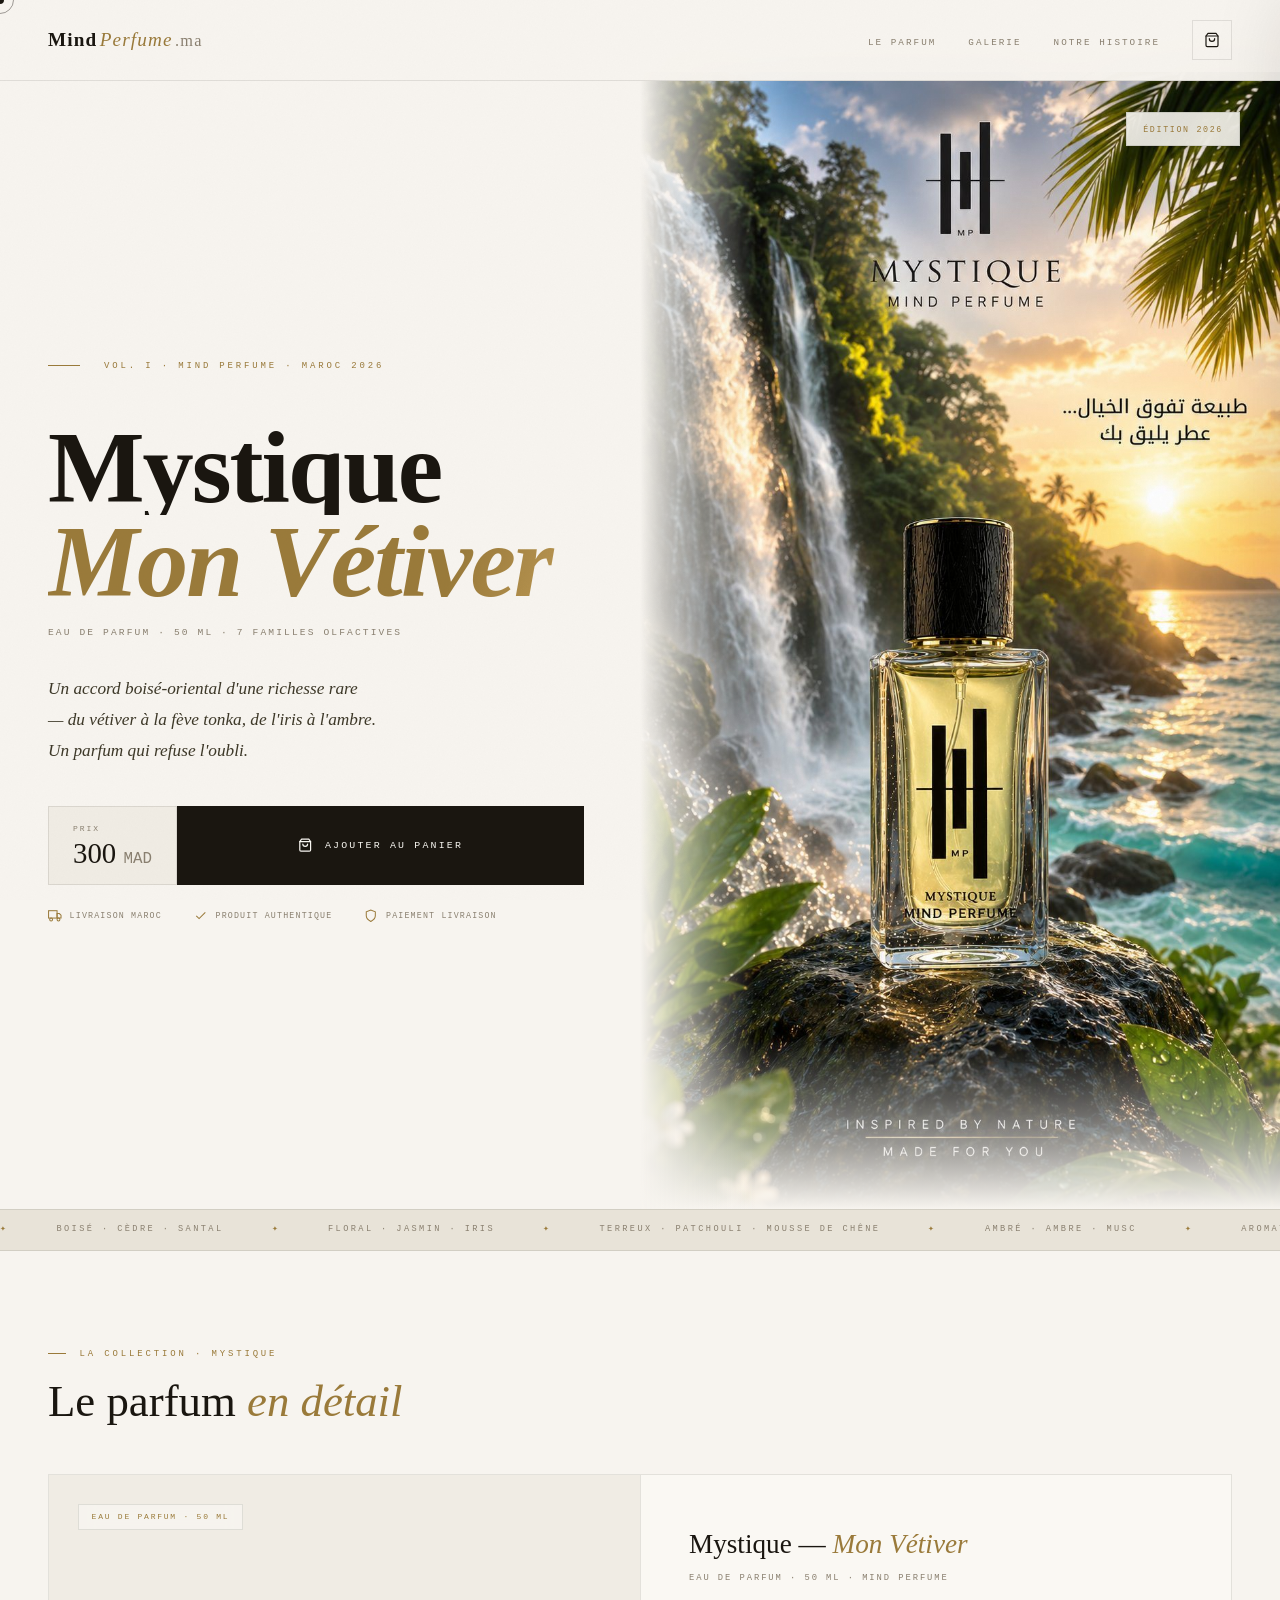
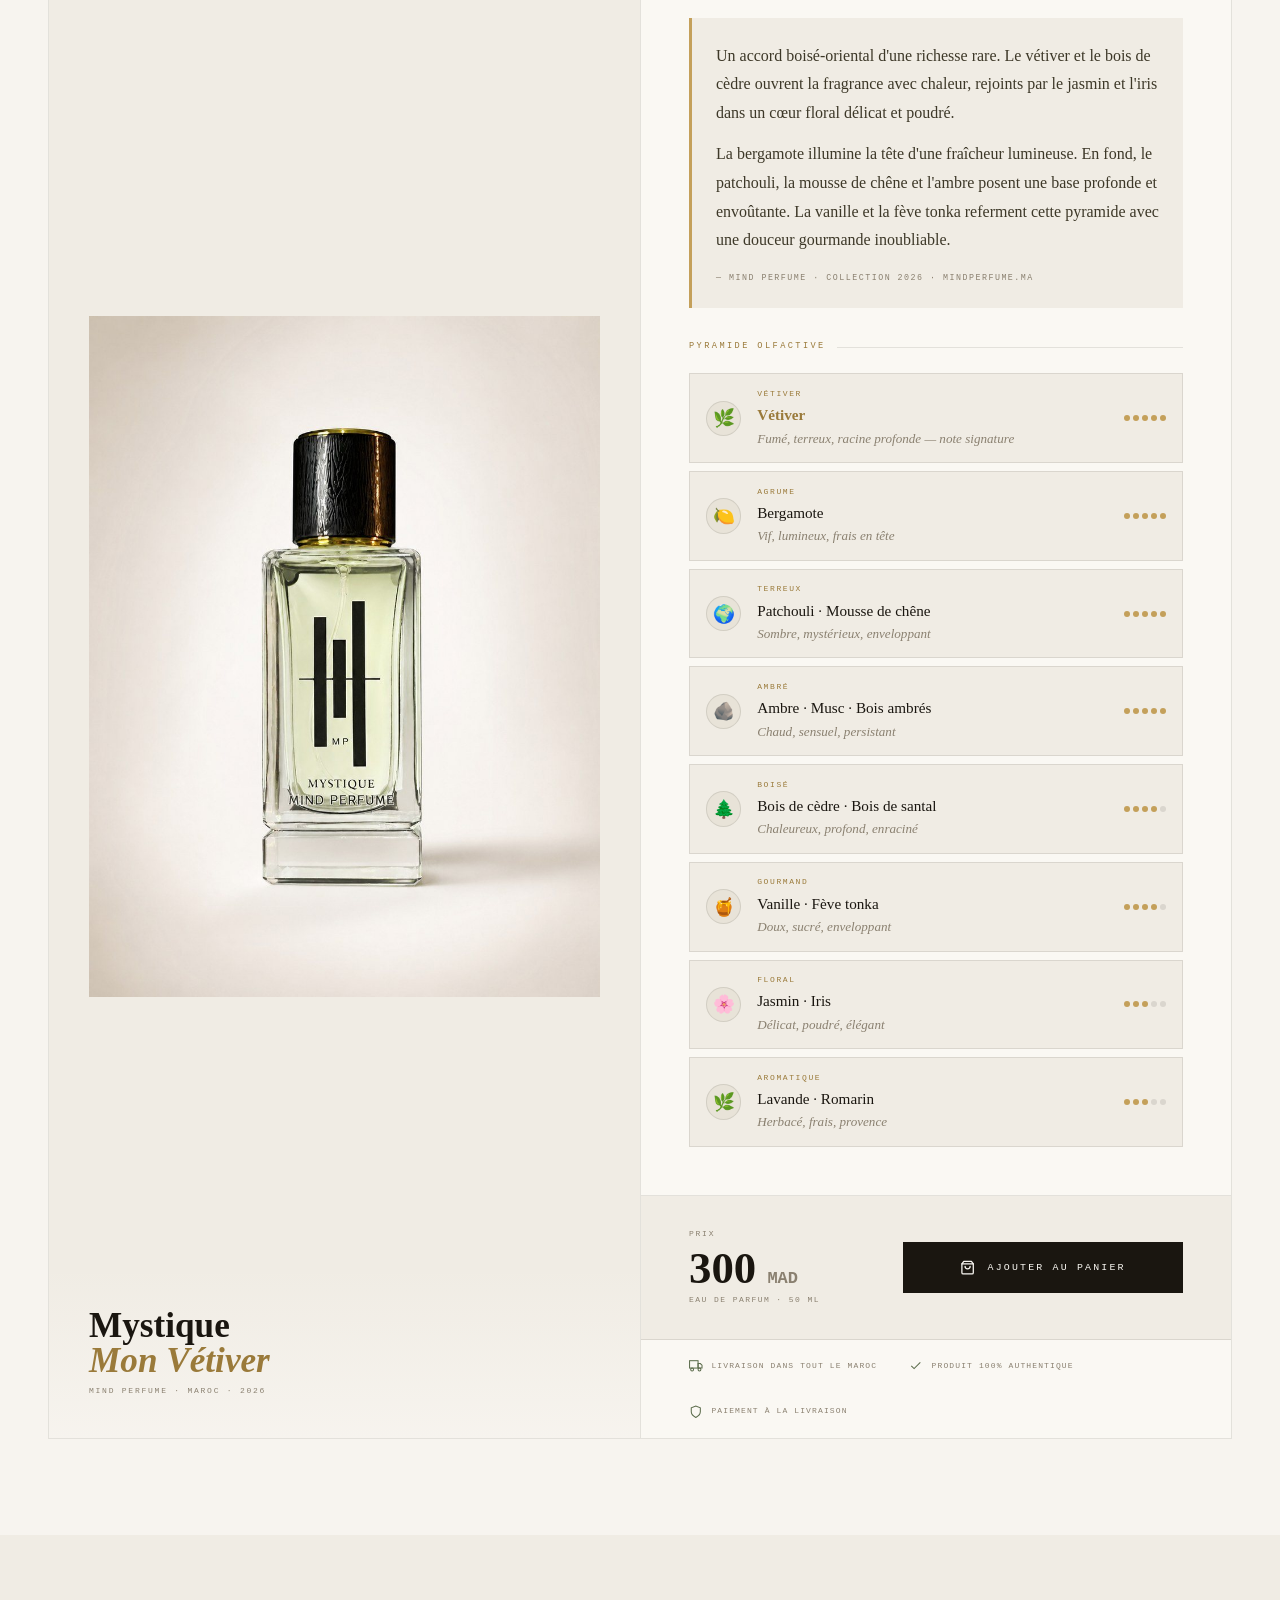
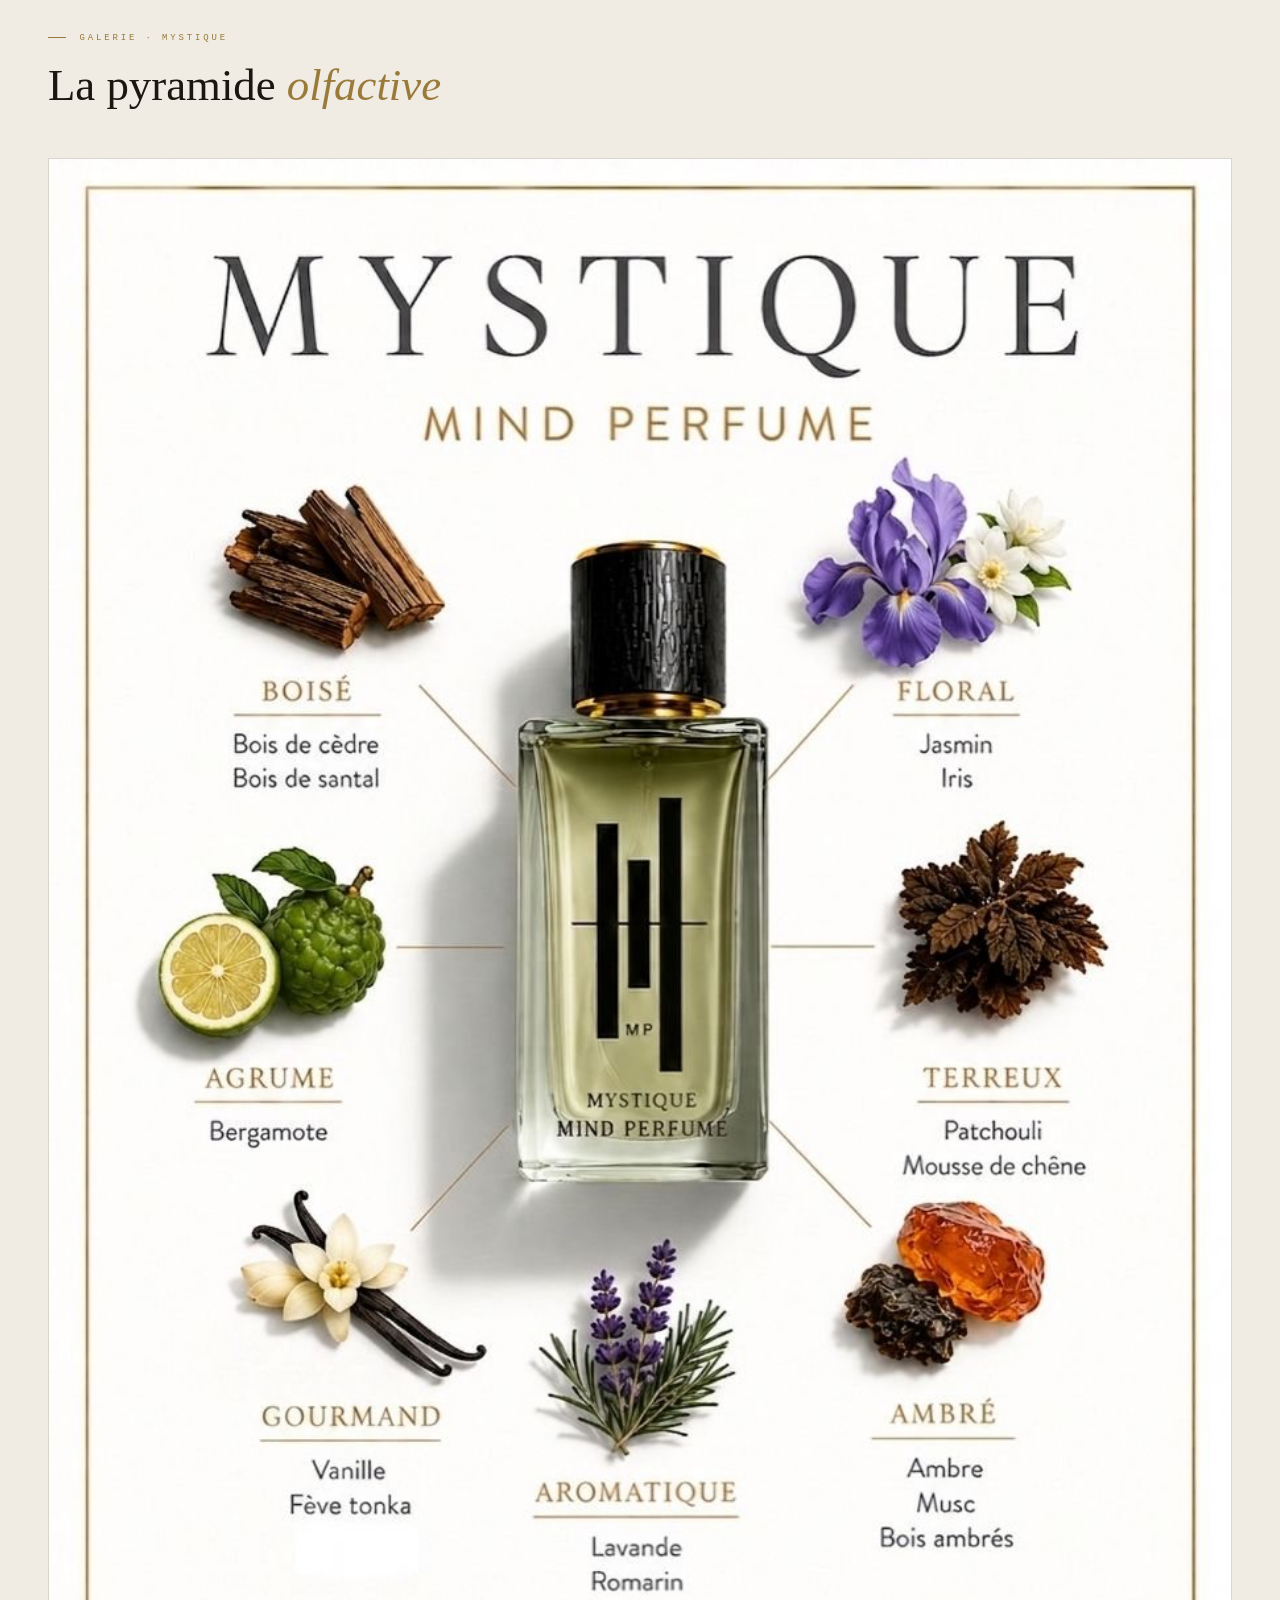
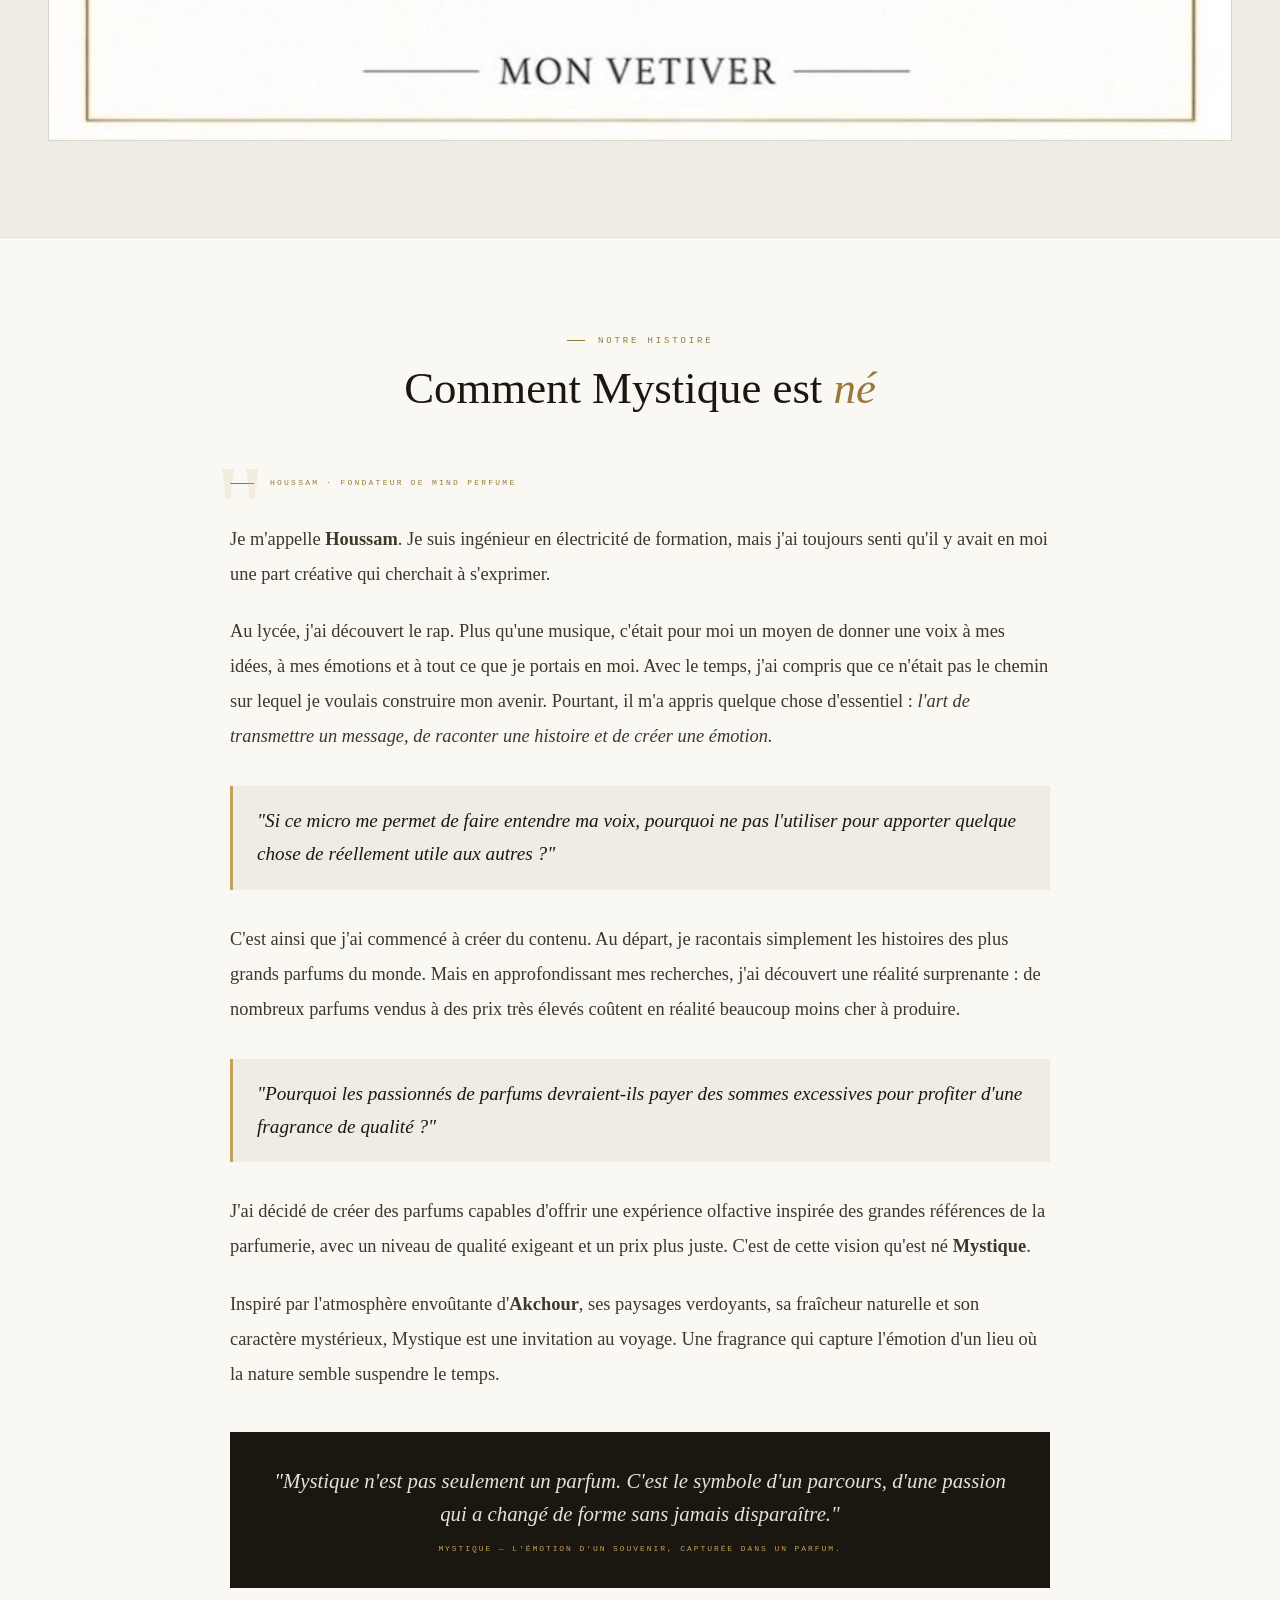
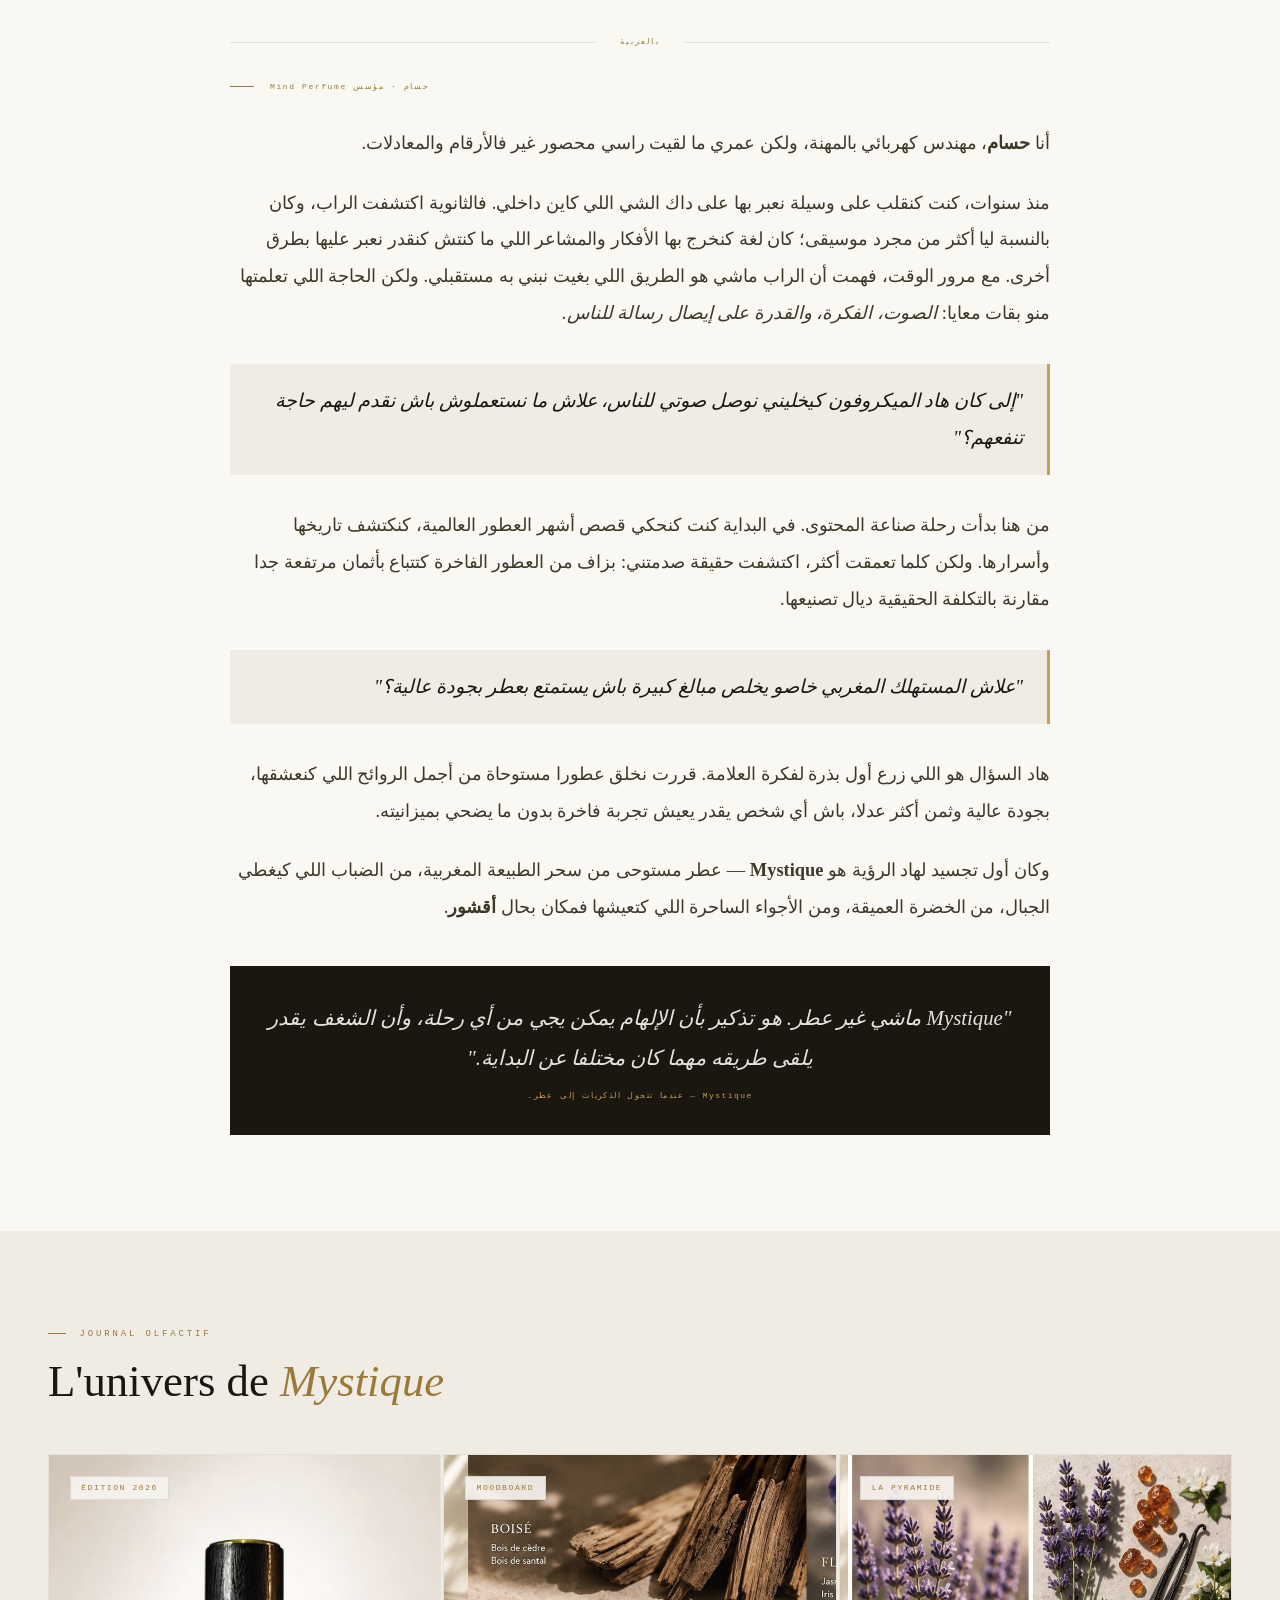
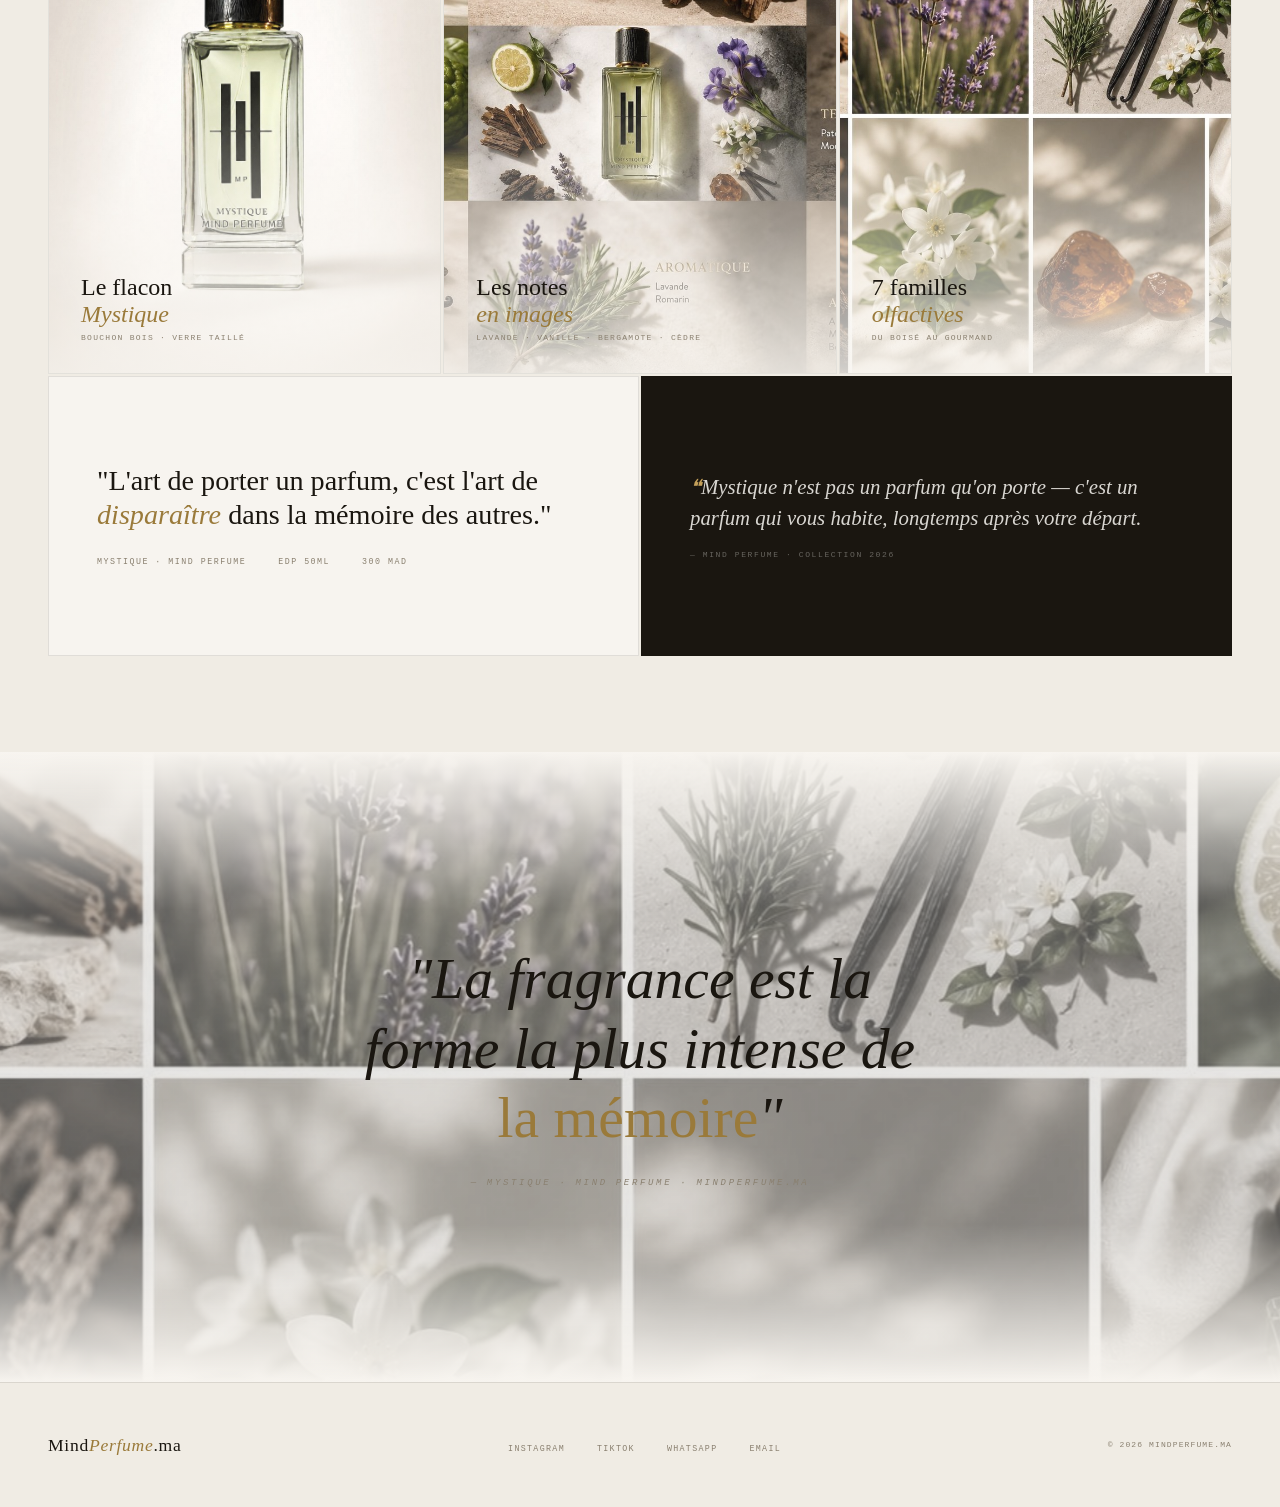
==== index.html @ f5f23822 "Add files via upload" ====
<!DOCTYPE html>
<html lang="fr">
<head>
<meta charset="utf-8"/>
<meta name="viewport" content="width=device-width,initial-scale=1"/>

<!-- ════════ SEO PRIMARY ════════ -->
<title>Mystique — Mon Vétiver | Parfum MindPerfume Maroc (50ml, 300 MAD)</title>
<meta name="description" content="Mystique — Mon Vétiver par Mind Perfume. Eau de Parfum 50ml, accord boisé-oriental inspiré par la nature marocaine. 300 MAD, livraison dans tout le Maroc, paiement à la livraison."/>
<meta name="keywords" content="parfum Maroc, MindPerfume, Mystique, Mon Vétiver, eau de parfum, parfum homme Maroc, parfum boisé, parfum livraison Maroc"/>
<meta name="author" content="Mind Perfume"/>
<meta name="copyright" content="© 2026 Mind Perfume — Tous droits réservés"/>
<meta name="robots" content="index, follow, max-image-preview:large"/>
<link rel="canonical" href="https://mindperfume.ma/"/>
<meta name="theme-color" content="#1a1610"/>

<!-- ════════ FAVICON / ICÔNE DU SITE (logo MP) ════════ -->
<link rel="icon" href="/favicon.ico" sizes="48x48"/>
<link rel="icon" type="image/png" sizes="16x16" href="/assets/img/favicon-16.png"/>
<link rel="icon" type="image/png" sizes="32x32" href="/assets/img/favicon-32.png"/>
<link rel="icon" type="image/png" sizes="192x192" href="/assets/img/icon-192.png"/>
<link rel="icon" type="image/png" sizes="512x512" href="/assets/img/icon-512.png"/>
<link rel="apple-touch-icon" sizes="180x180" href="/assets/img/apple-touch-icon.png"/>

<!-- ════════ SÉCURITÉ (en-têtes via meta) ════════ -->
<meta http-equiv="Content-Security-Policy" content="default-src 'self'; img-src 'self' data: https://www.google-analytics.com; style-src 'self' 'unsafe-inline' https://fonts.googleapis.com; font-src 'self' https://fonts.gstatic.com; script-src 'self' https://www.googletagmanager.com 'unsafe-inline'; connect-src 'self' https://script.google.com https://script.googleusercontent.com https://www.google-analytics.com https://analytics.google.com https://region1.google-analytics.com; frame-ancestors 'none'; base-uri 'self'; form-action 'self' https://wa.me; object-src 'none'; upgrade-insecure-requests"/>
<meta http-equiv="X-Content-Type-Options" content="nosniff"/>
<meta name="referrer" content="strict-origin-when-cross-origin"/>

<!-- ════════ GOOGLE ANALYTICS 4 ════════ -->
<script async src="https://www.googletagmanager.com/gtag/js?id=G-JY36P5NHB2"></script>
<script>
  window.dataLayer = window.dataLayer || [];
  function gtag(){dataLayer.push(arguments);}
  gtag('js', new Date());
  gtag('config', 'G-JY36P5NHB2', {
    page_title: document.title,
    page_location: window.location.href,
    anonymize_ip: true
  });
</script>

<!-- ════════ OPEN GRAPH (Facebook / WhatsApp) ════════ -->
<meta property="og:type" content="product"/>
<meta property="og:site_name" content="Mind Perfume"/>
<meta property="og:locale" content="fr_MA"/>
<meta property="og:title" content="Mystique — Mon Vétiver | Mind Perfume"/>
<meta property="og:description" content="Eau de Parfum 50ml, accord boisé-oriental inspiré par la nature marocaine. 300 MAD, livraison partout au Maroc."/>
<meta property="og:url" content="https://mindperfume.ma/"/>
<meta property="og:image" content="https://mindperfume.ma/assets/img/img-01.jpg"/>
<meta property="og:image:alt" content="Mystique — Mon Vétiver, flacon Mind Perfume"/>
<meta property="product:price:amount" content="300"/>
<meta property="product:price:currency" content="MAD"/>
<meta property="product:availability" content="in stock"/>

<!-- ════════ TWITTER CARD ════════ -->
<meta name="twitter:card" content="summary_large_image"/>
<meta name="twitter:title" content="Mystique — Mon Vétiver | Mind Perfume"/>
<meta name="twitter:description" content="Eau de Parfum 50ml — accord boisé-oriental. 300 MAD, livraison au Maroc."/>
<meta name="twitter:image" content="https://mindperfume.ma/assets/img/img-01.jpg"/>

<!-- ════════ HREFLANG ════════ -->
<link rel="alternate" hreflang="fr" href="https://mindperfume.ma/"/>
<link rel="alternate" hreflang="x-default" href="https://mindperfume.ma/"/>

<!-- ════════ FONTS ════════ -->
<link rel="preconnect" href="https://fonts.googleapis.com"/>
<link rel="preconnect" href="https://fonts.gstatic.com" crossorigin/>
<link href="https://fonts.googleapis.com/css2?family=Playfair+Display:ital,wght@0,400;0,500;0,700;1,400;1,500;1,700&family=DM+Mono:ital,wght@0,300;0,400;0,500;1,300&family=EB+Garamond:ital,wght@0,400;0,500;1,400;1,500&display=swap" rel="stylesheet"/>

<!-- ════════ STYLES ════════ -->
<link rel="stylesheet" href="styles.css"/>

<!-- ════════ STRUCTURED DATA (Google Rich Results) ════════ -->
<script type="application/ld+json">
{
  "@context": "https://schema.org/",
  "@type": "Product",
  "name": "Mystique — Mon Vétiver",
  "image": "https://mindperfume.ma/assets/img/img-01.jpg",
  "description": "Eau de Parfum 50ml par Mind Perfume. Un accord boisé-oriental inspiré par la nature marocaine.",
  "brand": { "@type": "Brand", "name": "Mind Perfume" },
  "category": "Parfum / Eau de Parfum",
  "offers": {
    "@type": "Offer",
    "url": "https://mindperfume.ma/",
    "priceCurrency": "MAD",
    "price": "300",
    "availability": "https://schema.org/InStock",
    "areaServed": "MA",
    "seller": { "@type": "Organization", "name": "Mind Perfume" }
  }
}
</script>
<script type="application/ld+json">
{
  "@context": "https://schema.org/",
  "@type": "Organization",
  "name": "Mind Perfume",
  "url": "https://mindperfume.ma/",
  "logo": "https://mindperfume.ma/assets/img/logo-full.png",
  "areaServed": "MA"
}
</script>
</head>
<body>

<div class="s-prog" id="sProg"></div>
<div id="cur"><div id="cur-d"></div><div id="cur-r"></div></div>
<div class="toast" id="toast"><svg viewBox="0 0 24 24"><polyline points="20 6 9 17 4 12"/></svg> Mystique ajouté au panier</div>

<!-- LIGHTBOX -->
<div class="lb" id="lb">
  <div class="lb-inner">
    <button class="lb-x" id="lbX">×</button>
    <img class="lb-img" id="lbImg" src="" alt=""/>
    <div class="lb-cap" id="lbCap"></div>
    <div class="lb-nav">
      <button id="lbPrev">← Précédent</button>
      <div class="lb-counter" id="lbCounter"></div>
      <button id="lbNext">Suivant →</button>
    </div>
  </div>
</div>

<!-- HEADER -->
<header class="hdr" id="hdr">
  <a href="#" class="logo" id="logo"><span class="logo-m">Mind</span><span class="logo-p">Perfume</span><span class="logo-d">.ma</span></a>
  <div class="hdr-r">
    <ul class="nav" id="nav">
      <li><a href="#produit">Le Parfum</a></li>
      <li><a href="#galerie">Galerie</a></li>
      <li><a href="#histoire">Notre Histoire</a></li>
    </ul>
    <button class="cart-btn" id="cartBtn" aria-label="Panier"><svg viewBox="0 0 24 24"><path d="M6 2L3 6v14a2 2 0 002 2h14a2 2 0 002-2V6l-3-4z"/><line x1="3" y1="6" x2="21" y2="6"/><path d="M16 10a4 4 0 01-8 0"/></svg><span class="cart-n" id="cN">0</span></button>
  </div>
</header>

<!-- CART -->
<div class="c-ov" id="cOv"></div>
<aside class="c-dr" id="cDr">
  <div class="c-head"><h2>Mon Panier</h2><button class="c-x" id="cX">×</button></div>
  <div class="c-body" id="cBody"><p class="c-empty">Votre panier est vide.</p></div>
  <div class="c-foot">
    <div class="c-tot"><span>Total</span><strong id="cTot">0 MAD</strong></div>
    <button class="c-go" id="cGo"><svg viewBox="0 0 24 24"><path d="M22 16.92v3a2 2 0 01-2.18 2 19.79 19.79 0 01-8.63-3.07A19.5 19.5 0 013.07 8.81 19.79 19.79 0 01.34 2.18 2 2 0 012.32 0h3a2 2 0 012 1.72c.127.96.361 1.903.7 2.81a2 2 0 01-.45 2.11L6.91 7.91a16 16 0 006.08 6.08l1.27-1.27a2 2 0 012.11-.45c.907.339 1.85.573 2.81.7A2 2 0 0122 16.92z"/></svg> Commander sur WhatsApp</button>
  </div>
</aside>

<!-- HERO -->
<section class="hero">
  <div class="hero-L" id="hL">
    <div class="issue-line" id="iL"><span class="issue-bar"></span><span class="issue-txt">Vol. I · Mind Perfume · Maroc 2026</span></div>
    <h1 class="hero-h1"><span class="ln"><span>Mystique</span></span><span class="ln"><span>Mon Vétiver</span></span></h1>
    <p class="hero-sub">Eau de Parfum · 50 ml · 7 Familles Olfactives</p>
    <p class="hero-desc">Un accord boisé-oriental d'une richesse rare — du vétiver à la fève tonka, de l'iris à l'ambre. Un parfum qui refuse l'oubli.</p>
    <div class="hero-buy">
      <div class="price-box"><div class="lbl">Prix</div><div class="num">300 <span>MAD</span></div></div>
      <button class="btn-buy" data-id="mystique" data-name="Mystique — Mon Vétiver 50 ml" data-price="300"><svg viewBox="0 0 24 24"><path d="M6 2L3 6v14a2 2 0 002 2h14a2 2 0 002-2V6l-3-4z"/><line x1="3" y1="6" x2="21" y2="6"/><path d="M16 10a4 4 0 01-8 0"/></svg> Ajouter au panier</button>
    </div>
    <div class="hero-meta">
      <span class="hero-mi"><svg viewBox="0 0 24 24"><rect x="1" y="3" width="15" height="13"/><polygon points="16 8 20 8 23 11 23 16 16 16 16 8"/><circle cx="5.5" cy="18.5" r="2.5"/><circle cx="18.5" cy="18.5" r="2.5"/></svg> Livraison Maroc</span>
      <span class="hero-mi"><svg viewBox="0 0 24 24"><polyline points="20 6 9 17 4 12"/></svg> Produit authentique</span>
      <span class="hero-mi"><svg viewBox="0 0 24 24"><path d="M12 22s8-4 8-10V5l-8-3-8 3v7c0 6 8 10 8 10z"/></svg> Paiement livraison</span>
    </div>
  </div>
  <div class="hero-R" id="hR">
    <img class="hero-photo clickable" src="assets/img/img-01.jpg" alt="Mystique — Mind Perfume" data-lb-src="assets/img/img-01.jpg" data-lb-cap="Mystique — Mind Perfume · Inspiré par la nature"/>
    <div class="hero-R-ov"></div>
    <div class="hero-tag-f">Édition 2026</div>
  </div>
</section>

<!-- MARQUEE -->
<div class="mqw"><div class="mqt">
  <span class="mqi">Boisé · Cèdre · Santal</span><span class="mqi">Floral · Jasmin · Iris</span><span class="mqi">Terreux · Patchouli · Mousse de Chêne</span><span class="mqi">Ambré · Ambre · Musc</span><span class="mqi">Aromatique · Lavande · Romarin</span><span class="mqi">Gourmand · Vanille · Fève Tonka</span><span class="mqi">Vétiver · Note Signature</span>
  <span class="mqi">Boisé · Cèdre · Santal</span><span class="mqi">Floral · Jasmin · Iris</span><span class="mqi">Terreux · Patchouli · Mousse de Chêne</span><span class="mqi">Ambré · Ambre · Musc</span><span class="mqi">Aromatique · Lavande · Romarin</span><span class="mqi">Gourmand · Vanille · Fève Tonka</span><span class="mqi">Vétiver · Note Signature</span>
</div></div>

<!-- PRODUCT CARD -->
<section id="produit" class="sec"><div class="wrap">
  <div class="sec-hd rv" style="margin-bottom:3rem"><p class="sec-lbl">La Collection · Mystique</p><h2 class="sec-ttl">Le parfum <em>en détail</em></h2></div>
  <div class="prod-card rv">
    <div class="pc-left clickable" data-lb-src="assets/img/img-02.jpg" data-lb-cap="Mystique — Flacon complet · Mind Perfume 2026">
      <div class="pc-photo-wrap"><img class="pc-photo" src="assets/img/img-02.jpg" alt="Mystique flacon complet"/></div>
      <span class="pc-badge">Eau de Parfum · 50 ml</span>
      <div class="pc-caption"><h2>Mystique<br><em>Mon Vétiver</em></h2><p>Mind Perfume · Maroc · 2026</p></div>
    </div>
    <div class="pc-right">
      <div class="pc-details">
        <div class="rv"><h3 class="pc-name">Mystique — <em>Mon Vétiver</em></h3><p class="pc-vol">Eau de Parfum · 50 ml · Mind Perfume</p></div>
        <div class="pc-fortune rv" data-d="1">
          <p>Un accord boisé-oriental d'une richesse rare. Le vétiver et le bois de cèdre ouvrent la fragrance avec chaleur, rejoints par le jasmin et l'iris dans un cœur floral délicat et poudré.</p>
          <p>La bergamote illumine la tête d'une fraîcheur lumineuse. En fond, le patchouli, la mousse de chêne et l'ambre posent une base profonde et envoûtante. La vanille et la fève tonka referment cette pyramide avec une douceur gourmande inoubliable.</p>
          <span class="pc-sign">— Mind Perfume · Collection 2026 · MindPerfume.ma</span>
        </div>
        <div class="notes-sec rv" data-d="2">
          <p class="notes-ttl">Pyramide olfactive</p>
          <div class="notes-list">
            <div class="note-row"><div class="note-icon">🌿</div><div class="note-info"><div class="note-fam">Vétiver</div><div class="note-ingr" style="font-weight:700;color:var(--gold);">Vétiver</div><div class="note-desc">Fumé, terreux, racine profonde — note signature</div></div><div class="note-dots"><div class="nd on"></div><div class="nd on"></div><div class="nd on"></div><div class="nd on"></div><div class="nd on"></div></div></div>
            <div class="note-row"><div class="note-icon">🍋</div><div class="note-info"><div class="note-fam">Agrume</div><div class="note-ingr">Bergamote</div><div class="note-desc">Vif, lumineux, frais en tête</div></div><div class="note-dots"><div class="nd on"></div><div class="nd on"></div><div class="nd on"></div><div class="nd on"></div><div class="nd on"></div></div></div>
            <div class="note-row"><div class="note-icon">🌍</div><div class="note-info"><div class="note-fam">Terreux</div><div class="note-ingr">Patchouli · Mousse de chêne</div><div class="note-desc">Sombre, mystérieux, enveloppant</div></div><div class="note-dots"><div class="nd on"></div><div class="nd on"></div><div class="nd on"></div><div class="nd on"></div><div class="nd on"></div></div></div>
            <div class="note-row"><div class="note-icon">🪨</div><div class="note-info"><div class="note-fam">Ambré</div><div class="note-ingr">Ambre · Musc · Bois ambrés</div><div class="note-desc">Chaud, sensuel, persistant</div></div><div class="note-dots"><div class="nd on"></div><div class="nd on"></div><div class="nd on"></div><div class="nd on"></div><div class="nd on"></div></div></div>
            <div class="note-row"><div class="note-icon">🌲</div><div class="note-info"><div class="note-fam">Boisé</div><div class="note-ingr">Bois de cèdre · Bois de santal</div><div class="note-desc">Chaleureux, profond, enraciné</div></div><div class="note-dots"><div class="nd on"></div><div class="nd on"></div><div class="nd on"></div><div class="nd on"></div><div class="nd"></div></div></div>
            <div class="note-row"><div class="note-icon">🍯</div><div class="note-info"><div class="note-fam">Gourmand</div><div class="note-ingr">Vanille · Fève tonka</div><div class="note-desc">Doux, sucré, enveloppant</div></div><div class="note-dots"><div class="nd on"></div><div class="nd on"></div><div class="nd on"></div><div class="nd on"></div><div class="nd"></div></div></div>
            <div class="note-row"><div class="note-icon">🌸</div><div class="note-info"><div class="note-fam">Floral</div><div class="note-ingr">Jasmin · Iris</div><div class="note-desc">Délicat, poudré, élégant</div></div><div class="note-dots"><div class="nd on"></div><div class="nd on"></div><div class="nd on"></div><div class="nd"></div><div class="nd"></div></div></div>
            <div class="note-row"><div class="note-icon">🌿</div><div class="note-info"><div class="note-fam">Aromatique</div><div class="note-ingr">Lavande · Romarin</div><div class="note-desc">Herbacé, frais, provence</div></div><div class="note-dots"><div class="nd on"></div><div class="nd on"></div><div class="nd on"></div><div class="nd"></div><div class="nd"></div></div></div>
          </div>
        </div>
      </div>
      <div class="pc-buy rv" data-d="3">
        <div><p class="pc-plbl">Prix</p><div class="pc-pnum">300 <sub>MAD</sub></div><p class="pc-pvol">Eau de Parfum · 50 ml</p></div>
        <button class="pc-add" data-id="mystique" data-name="Mystique — Mon Vétiver 50 ml" data-price="300"><svg viewBox="0 0 24 24"><path d="M6 2L3 6v14a2 2 0 002 2h14a2 2 0 002-2V6l-3-4z"/><line x1="3" y1="6" x2="21" y2="6"/><path d="M16 10a4 4 0 01-8 0"/></svg> Ajouter au panier</button>
      </div>
      <div class="pc-del">
        <div class="pc-di"><svg viewBox="0 0 24 24"><rect x="1" y="3" width="15" height="13"/><polygon points="16 8 20 8 23 11 23 16 16 16 16 8"/><circle cx="5.5" cy="18.5" r="2.5"/><circle cx="18.5" cy="18.5" r="2.5"/></svg> Livraison dans tout le Maroc</div>
        <div class="pc-di"><svg viewBox="0 0 24 24"><polyline points="20 6 9 17 4 12"/></svg> Produit 100% authentique</div>
        <div class="pc-di"><svg viewBox="0 0 24 24"><path d="M12 22s8-4 8-10V5l-8-3-8 3v7c0 6 8 10 8 10z"/></svg> Paiement à la livraison</div>
      </div>
    </div>
  </div>
</div></section>

<!-- GALERIE -->
<section id="galerie" class="gallery-sec"><div class="wrap">
  <div class="sec-hd rv" style="margin-bottom:3rem"><p class="sec-lbl">Galerie · Mystique</p><h2 class="sec-ttl">La pyramide <em>olfactive</em></h2></div>
  <div class="gal-big rv" data-lb-src="assets/img/img-03.jpg" data-lb-cap="Pyramide olfactive Mystique — 7 familles : Boisé, Floral, Agrume, Gourmand, Aromatique, Terreux, Ambré">
    <img src="assets/img/img-03.jpg" alt="Pyramide olfactive Mystique — Mon Vétiver" loading="lazy"/>
    <div class="gal-big-tag">⊕ Agrandir</div>
  </div>
</div></section>

<!-- HISTOIRE -->
<section id="histoire" class="sec" style="background:var(--cream);border-top:1px solid var(--line);">
  <div class="wrap">

    <!-- Header -->
    <div class="rv" style="margin-bottom:4rem;text-align:center;">
      <p class="sec-lbl" style="justify-content:center;">Notre Histoire</p>
      <h2 class="sec-ttl">Comment Mystique est <em>né</em></h2>
    </div>

    <!-- Histoire content card -->
    <div class="rv" style="max-width:820px;margin:0 auto;position:relative;">

      <!-- Decorative quote mark -->
      <div style="position:absolute;top:-2rem;left:-1rem;font-family:var(--serif);font-size:8rem;line-height:1;color:var(--gold2);opacity:.12;pointer-events:none;user-select:none;">"</div>

      <!-- FR version -->
      <div  class="histoire-txt" style="transition:opacity .4s;">
        <div style="font-family:var(--mono);font-size:.5rem;letter-spacing:.28em;text-transform:uppercase;color:var(--gold);margin-bottom:2rem;display:flex;align-items:center;gap:1rem;">
          <span style="width:24px;height:1px;background:var(--gold);display:inline-block;"></span>
          Houssam · Fondateur de Mind Perfume
        </div>

        <p style="font-family:var(--serif);font-size:1.15rem;line-height:1.9;color:var(--ink2);margin-bottom:1.4rem;">Je m'appelle <strong>Houssam</strong>. Je suis ingénieur en électricité de formation, mais j'ai toujours senti qu'il y avait en moi une part créative qui cherchait à s'exprimer.</p>

        <p style="font-family:var(--serif);font-size:1.15rem;line-height:1.9;color:var(--ink2);margin-bottom:1.4rem;">Au lycée, j'ai découvert le rap. Plus qu'une musique, c'était pour moi un moyen de donner une voix à mes idées, à mes émotions et à tout ce que je portais en moi. Avec le temps, j'ai compris que ce n'était pas le chemin sur lequel je voulais construire mon avenir. Pourtant, il m'a appris quelque chose d'essentiel : <em>l'art de transmettre un message, de raconter une histoire et de créer une émotion.</em></p>

        <div style="border-left:3px solid var(--gold2);padding:1.2rem 1.5rem;margin:2rem 0;background:var(--paper2);">
          <p style="font-family:var(--serif);font-size:1.2rem;font-style:italic;color:var(--ink);line-height:1.7;">"Si ce micro me permet de faire entendre ma voix, pourquoi ne pas l'utiliser pour apporter quelque chose de réellement utile aux autres ?"</p>
        </div>

        <p style="font-family:var(--serif);font-size:1.15rem;line-height:1.9;color:var(--ink2);margin-bottom:1.4rem;">C'est ainsi que j'ai commencé à créer du contenu. Au départ, je racontais simplement les histoires des plus grands parfums du monde. Mais en approfondissant mes recherches, j'ai découvert une réalité surprenante : de nombreux parfums vendus à des prix très élevés coûtent en réalité beaucoup moins cher à produire.</p>

        <div style="border-left:3px solid var(--gold2);padding:1.2rem 1.5rem;margin:2rem 0;background:var(--paper2);">
          <p style="font-family:var(--serif);font-size:1.2rem;font-style:italic;color:var(--ink);line-height:1.7;">"Pourquoi les passionnés de parfums devraient-ils payer des sommes excessives pour profiter d'une fragrance de qualité ?"</p>
        </div>

        <p style="font-family:var(--serif);font-size:1.15rem;line-height:1.9;color:var(--ink2);margin-bottom:1.4rem;">J'ai décidé de créer des parfums capables d'offrir une expérience olfactive inspirée des grandes références de la parfumerie, avec un niveau de qualité exigeant et un prix plus juste. C'est de cette vision qu'est né <strong>Mystique</strong>.</p>

        <p style="font-family:var(--serif);font-size:1.15rem;line-height:1.9;color:var(--ink2);margin-bottom:1.4rem;">Inspiré par l'atmosphère envoûtante d'<strong>Akchour</strong>, ses paysages verdoyants, sa fraîcheur naturelle et son caractère mystérieux, Mystique est une invitation au voyage. Une fragrance qui capture l'émotion d'un lieu où la nature semble suspendre le temps.</p>

        <div style="margin-top:2.5rem;padding:2rem;background:var(--ink);text-align:center;">
          <p style="font-family:var(--serif);font-size:1.3rem;font-style:italic;color:rgba(250,248,243,.9);line-height:1.6;margin-bottom:.8rem;">"Mystique n'est pas seulement un parfum. C'est le symbole d'un parcours, d'une passion qui a changé de forme sans jamais disparaître."</p>
          <p style="font-family:var(--mono);font-size:.5rem;letter-spacing:.24em;text-transform:uppercase;color:var(--gold2);">Mystique — L'émotion d'un souvenir, capturée dans un parfum.</p>
        </div>

        <!-- Séparateur -->
        <div style="display:flex;align-items:center;gap:1.5rem;margin:3rem 0 2rem;">
          <div style="flex:1;height:1px;background:var(--line);"></div>
          <div style="font-family:var(--mono);font-size:.5rem;letter-spacing:.28em;text-transform:uppercase;color:var(--gold);">بالعربية</div>
          <div style="flex:1;height:1px;background:var(--line);"></div>
        </div>

        <!-- Version arabe -->
        <div style="direction:rtl;text-align:right;">
          <div style="font-family:var(--mono);font-size:.5rem;letter-spacing:.2em;color:var(--gold);margin-bottom:2rem;display:flex;align-items:center;justify-content:flex-end;gap:1rem;">
            حسام · مؤسس Mind Perfume
            <span style="width:24px;height:1px;background:var(--gold);display:inline-block;flex-shrink:0;"></span>
          </div>

          <p style="font-family:'EB Garamond',Georgia,serif;font-size:1.15rem;line-height:2;color:var(--ink2);margin-bottom:1.4rem;">أنا <strong>حسام</strong>، مهندس كهربائي بالمهنة، ولكن عمري ما لقيت راسي محصور غير فالأرقام والمعادلات.</p>

          <p style="font-family:'EB Garamond',Georgia,serif;font-size:1.15rem;line-height:2;color:var(--ink2);margin-bottom:1.4rem;">منذ سنوات، كنت كنقلب على وسيلة نعبر بها على داك الشي اللي كاين داخلي. فالثانوية اكتشفت الراب، وكان بالنسبة ليا أكثر من مجرد موسيقى؛ كان لغة كنخرج بها الأفكار والمشاعر اللي ما كنتش كنقدر نعبر عليها بطرق أخرى. مع مرور الوقت، فهمت أن الراب ماشي هو الطريق اللي بغيت نبني به مستقبلي. ولكن الحاجة اللي تعلمتها منو بقات معايا: <em>الصوت، الفكرة، والقدرة على إيصال رسالة للناس.</em></p>

          <div style="border-right:3px solid var(--gold2);border-left:none;padding:1.2rem 1.5rem;margin:2rem 0;background:var(--paper2);">
            <p style="font-family:'EB Garamond',Georgia,serif;font-size:1.2rem;font-style:italic;color:var(--ink);line-height:1.9;">"إلى كان هاد الميكروفون كيخليني نوصل صوتي للناس، علاش ما نستعملوش باش نقدم ليهم حاجة تنفعهم؟"</p>
          </div>

          <p style="font-family:'EB Garamond',Georgia,serif;font-size:1.15rem;line-height:2;color:var(--ink2);margin-bottom:1.4rem;">من هنا بدأت رحلة صناعة المحتوى. في البداية كنت كنحكي قصص أشهر العطور العالمية، كنكتشف تاريخها وأسرارها. ولكن كلما تعمقت أكثر، اكتشفت حقيقة صدمتني: بزاف من العطور الفاخرة كتتباع بأثمان مرتفعة جدا مقارنة بالتكلفة الحقيقية ديال تصنيعها.</p>

          <div style="border-right:3px solid var(--gold2);border-left:none;padding:1.2rem 1.5rem;margin:2rem 0;background:var(--paper2);">
            <p style="font-family:'EB Garamond',Georgia,serif;font-size:1.2rem;font-style:italic;color:var(--ink);line-height:1.9;">"علاش المستهلك المغربي خاصو يخلص مبالغ كبيرة باش يستمتع بعطر بجودة عالية؟"</p>
          </div>

          <p style="font-family:'EB Garamond',Georgia,serif;font-size:1.15rem;line-height:2;color:var(--ink2);margin-bottom:1.4rem;">هاد السؤال هو اللي زرع أول بذرة لفكرة العلامة. قررت نخلق عطورا مستوحاة من أجمل الروائح اللي كنعشقها، بجودة عالية وثمن أكثر عدلا، باش أي شخص يقدر يعيش تجربة فاخرة بدون ما يضحي بميزانيته.</p>

          <p style="font-family:'EB Garamond',Georgia,serif;font-size:1.15rem;line-height:2;color:var(--ink2);margin-bottom:1.4rem;">وكان أول تجسيد لهاد الرؤية هو <strong>Mystique</strong> — عطر مستوحى من سحر الطبيعة المغربية، من الضباب اللي كيغطي الجبال، من الخضرة العميقة، ومن الأجواء الساحرة اللي كتعيشها فمكان بحال <strong>أقشور</strong>.</p>

          <div style="margin-top:2.5rem;padding:2rem;background:var(--ink);text-align:center;direction:rtl;">
            <p style="font-family:'EB Garamond',Georgia,serif;font-size:1.3rem;font-style:italic;color:rgba(250,248,243,.9);line-height:1.9;margin-bottom:.8rem;">"Mystique ماشي غير عطر. هو تذكير بأن الإلهام يمكن يجي من أي رحلة، وأن الشغف يقدر يلقى طريقه مهما كان مختلفا عن البداية."</p>
            <p style="font-family:var(--mono);font-size:.5rem;letter-spacing:.18em;color:var(--gold2);">Mystique — عندما تتحول الذكريات إلى عطر.</p>
          </div>
        </div>
      </div>

      <!-- AR version -->
      

    </div><!-- /.wrap inner -->
  </div>
</section>



<!-- JOURNAL -->
<section id="journal" class="sec" style="background:var(--paper2)"><div class="wrap">
  <div class="sec-hd rv" style="margin-bottom:3rem"><p class="sec-lbl">Journal olfactif</p><h2 class="sec-ttl">L'univers de <em>Mystique</em></h2></div>
  <div class="jgrid">
    <div class="jc jc-a clickable rv" data-lb-src="assets/img/img-02.jpg" data-lb-cap="Mystique flacon — détail">
      <img class="jc-img" src="assets/img/img-02.jpg" alt="Mystique flacon"/><div class="jc-ov"></div>
      <span class="jc-tag">Édition 2026</span>
      <div class="jc-cap"><h3>Le flacon<br><em>Mystique</em></h3><p>Bouchon bois · Verre taillé</p></div>
    </div>
    <div class="jc jc-b clickable rv" data-d="1" data-lb-src="assets/img/img-04.jpg" data-lb-cap="Moodboard Mystique — toutes les notes">
      <img class="jc-img" src="assets/img/img-04.jpg" alt="Moodboard Mystique"/><div class="jc-ov"></div>
      <span class="jc-tag">Moodboard</span>
      <div class="jc-cap"><h3>Les notes<br><em>en images</em></h3><p>Lavande · Vanille · Bergamote · Cèdre</p></div>
    </div>
    <div class="jc jc-c clickable rv" data-d="2" data-lb-src="assets/img/img-05.jpg" data-lb-cap="Pyramide olfactive Mystique — grille 7 familles">
      <img class="jc-img" src="assets/img/img-05.jpg" alt="Grille notes Mystique"/><div class="jc-ov"></div>
      <span class="jc-tag">La pyramide</span>
      <div class="jc-cap"><h3>7 familles<br><em>olfactives</em></h3><p>Du boisé au gourmand</p></div>
    </div>
    <div class="jc jc-d rv" data-d="1">
      <p class="jc-d-text">"L'art de porter un parfum, c'est l'art de <em>disparaître</em> dans la mémoire des autres."</p>
      <div class="jc-d-meta"><span>Mystique · Mind Perfume</span><span>EDP 50ml</span><span>300 MAD</span></div>
    </div>
    <div class="jc jc-e rv" data-d="2">
      <p class="jc-e-q">Mystique n'est pas un parfum qu'on porte — c'est un parfum qui vous habite, longtemps après votre départ.</p>
      <span class="jc-e-cite">— Mind Perfume · Collection 2026</span>
    </div>
  </div>
</div></section>

<!-- IMMERSION -->
<div class="imm" id="imm">
  <div class="imm-bg" id="immBg" style="background-image:url('assets/img/img-05.jpg')"></div>
  <div class="imm-ov"></div>
  <div class="imm-txt">
    <blockquote class="rv">"La fragrance est la forme la plus intense de <em>la mémoire</em>"</blockquote>
    <cite class="rv" data-d="2">— Mystique · Mind Perfume · MindPerfume.ma</cite>
  </div>
</div>

<!-- FOOTER -->
<footer class="ftr">
  <div class="ftr-brand" id="footerLogo">Mind<em>Perfume</em>.ma</div>
  <ul class="ftr-links">
    <li><a href="https://www.instagram.com/mindperfume.ma/" target="_blank" rel="noopener">Instagram</a></li>
    <li><a href="https://www.tiktok.com/@mindperfume.ma" target="_blank" rel="noopener">TikTok</a></li>
    <li><a href="https://wa.me/212625149343" target="_blank" rel="noopener">WhatsApp</a></li>
    <li><a href="mailto:mindperfume01@gmail.com">Email</a></li>
  </ul>
  <p class="ftr-copy">© 2026 MindPerfume.ma</p>
</footer>

<!-- Indice triple-clic (accès dashboard) -->
<div id="secretHint" class="secret-hint">Encore <span id="hintCount">2</span> clics...</div>

<!-- ════════ DASHBOARD PRIVÉ (analytics) ════════ -->
<div id="statsPage" class="dash" role="dialog" aria-label="Dashboard privé" aria-hidden="true">
  <div class="dash-bar">
    <div>
      <div class="dash-eyebrow">Accès privé</div>
      <div class="dash-title">Dashboard · MindPerfume.ma</div>
    </div>
    <div class="dash-actions">
      <button class="dash-btn-sm" id="dashRefresh">↻ Actualiser</button>
      <button class="dash-btn-sm is-ghost" id="dashClose">✕ Fermer</button>
    </div>
  </div>

  <div class="dash-wrap">

    <!-- KPIs -->
    <div class="dash-kpis">
      <div class="kpi"><div class="kpi-label">Visites aujourd'hui</div><div id="kpi-visits" class="kpi-val">—</div></div>
      <div class="kpi"><div class="kpi-label">Commandes</div><div id="kpi-orders" class="kpi-val is-gold">—</div></div>
      <div class="kpi"><div class="kpi-label">Chiffre d'affaires</div><div id="kpi-revenue" class="kpi-val">—</div></div>
      <div class="kpi"><div class="kpi-label">Conversion</div><div id="kpi-rate" class="kpi-val">—</div></div>
    </div>

    <!-- Connexion Google Sheets -->
    <div class="dash-card">
      <div class="dash-card-title" style="margin-bottom:1.5rem">Connexion Google Sheets</div>
      <div class="dash-grid2">
        <div class="dash-field"><label>ID Google Sheet</label><input id="sheetId" class="dash-input" placeholder="1BxiMVs0XRA5nFMdKvBdBZjg..."/></div>
        <div class="dash-field"><label>Nom feuille</label><input id="sheetName" class="dash-input" value="Stats"/></div>
      </div>
      <div class="dash-field"><label>Google Apps Script URL</label><input id="scriptUrl" class="dash-input" placeholder="https://script.google.com/macros/s/.../exec"/></div>
      <div class="dash-btns">
        <button class="dash-btn" id="dashSave">Sauvegarder</button>
        <button class="dash-btn is-ghost" id="dashTest">Tester</button>
        <button class="dash-btn is-gold" id="dashGuide">Guide</button>
        <span id="connStatus" class="dash-status"></span>
      </div>
    </div>

    <!-- Données -->
    <div class="dash-card">
      <div class="dash-card-head">
        <div class="dash-card-title">Données Google Sheets</div>
        <div class="dash-meta" id="lastUpdated">Sync : —</div>
      </div>
      <div id="sheetTable"><div class="dash-placeholder">Configurez votre Google Sheet ci-dessus</div></div>
    </div>

    <!-- Commandes -->
    <div class="dash-card">
      <div class="dash-card-title" style="margin-bottom:1.5rem">Commandes WhatsApp</div>
      <div id="orderLog" class="dash-log">Aucune commande</div>
    </div>

    <!-- Guide -->
    <div id="guidePanel" class="dash-guide">
      <div class="dash-guide-title">Comment connecter Google Sheets</div>
      <div class="dash-guide-body">
        <p><strong>1.</strong> Créez un Google Sheet avec colonnes : <code>Date | Visites | Commandes | Revenus | Source</code></p>
        <p><strong>2.</strong> Extensions → Apps Script → collez :</p>
        <pre>function doGet(e){
  var s=SpreadsheetApp.openById(e.parameter.id).getSheetByName(e.parameter.sheet||"Stats");
  return ContentService.createTextOutput(JSON.stringify({data:s.getDataRange().getValues()})).setMimeType(ContentService.MimeType.JSON);
}
function doPost(e){
  var p=JSON.parse(e.postData.contents);
  SpreadsheetApp.openById(p.id).getSheetByName(p.sheet||"Stats").appendRow(p.row);
  return ContentService.createTextOutput(JSON.stringify({success:true})).setMimeType(ContentService.MimeType.JSON);
}</pre>
        <p><strong>3.</strong> Déployer → Web App → Accès : Tout le monde → copier l'URL</p>
        <p><strong>4.</strong> Collez l'ID (dans l'URL entre /d/ et /edit) et l'URL ci-dessus</p>
      </div>
      <button class="dash-btn-sm is-ghost" style="margin-top:1rem" id="dashGuideClose">Fermer</button>
    </div>

    <div class="dash-foot">MindPerfume.ma · Dashboard Privé · v1.1</div>
  </div>
</div>

<script src="app.js" defer></script>
</body>
</html>
---- styles.css ----
*,*::before,*::after{box-sizing:border-box;margin:0;padding:0}
:root{
  --paper:#f7f4ef;--paper2:#f0ece4;--paper3:#e8e3d8;
  --ink:#1a1610;--ink2:#3d3828;--muted:#8a8070;
  --gold:#9a7a3a;--gold2:#c4a05a;--cream:#faf8f3;
  --line:rgba(26,22,16,.1);--line2:rgba(26,22,16,.06);
  --serif:'Playfair Display',Georgia,serif;
  --body:'EB Garamond',Georgia,serif;
  --mono:'DM Mono',monospace;
  --ease:cubic-bezier(.16,1,.3,1);
}
html{scroll-behavior:smooth;overflow-x:hidden}
body{background:var(--paper);color:var(--ink);font-family:var(--body);font-size:17px;line-height:1.6;cursor:none;overflow-x:hidden}
@media(max-width:768px){body{cursor:auto}}
body::before{content:'';position:fixed;inset:0;z-index:9997;pointer-events:none;
  background:url("data:image/svg+xml,%3Csvg xmlns='http://www.w3.org/2000/svg' width='400' height='400'%3E%3Cfilter id='p'%3E%3CfeTurbulence type='fractalNoise' baseFrequency='.65' numOctaves='3' stitchTiles='stitch'/%3E%3CfeColorMatrix type='saturate' values='0'/%3E%3C/filter%3E%3Crect width='100%25' height='100%25' filter='url(%23p)' opacity='.06'/%3E%3C/svg%3E");
  opacity:.45;mix-blend-mode:multiply}

/* CURSOR */
#cur{position:fixed;top:0;left:0;z-index:9999;pointer-events:none}
#cur-d{position:absolute;width:8px;height:8px;background:var(--ink);border-radius:50%;transform:translate(-50%,-50%)}
#cur-r{position:absolute;width:28px;height:28px;border:1.5px solid rgba(26,22,16,.4);border-radius:50%;transform:translate(-50%,-50%);transition:width .3s var(--ease),height .3s var(--ease),opacity .3s}
body.hov #cur-d{width:4px;height:4px}
body.hov #cur-r{width:56px;height:56px;opacity:.25}

/* TOAST */
.toast{position:fixed;bottom:2rem;left:50%;z-index:700;transform:translateX(-50%) translateY(14px);
  background:var(--ink);color:var(--cream);padding:.85rem 2rem;
  font-family:var(--mono);font-size:.6rem;letter-spacing:.22em;text-transform:uppercase;
  opacity:0;pointer-events:none;transition:opacity .4s,transform .4s var(--ease);
  display:flex;align-items:center;gap:.7rem;white-space:nowrap}
.toast.on{opacity:1;transform:translateX(-50%) translateY(0)}
.toast svg{width:.9rem;height:.9rem;stroke:var(--gold2);fill:none;stroke-width:2;flex-shrink:0}

/* HEADER */
.hdr{position:fixed;top:0;left:0;right:0;z-index:100;display:flex;align-items:center;justify-content:space-between;
  padding:1.25rem 3rem;background:rgba(247,244,239,.96);border-bottom:1px solid var(--line);
  backdrop-filter:blur(20px);transition:box-shadow .4s}
.hdr.shade{box-shadow:0 2px 40px rgba(26,22,16,.07)}
.logo{font-family:var(--serif);font-size:1.2rem;font-weight:500;letter-spacing:.06em;color:var(--ink);
  text-decoration:none;display:flex;align-items:baseline;gap:.12em;
  opacity:0;transform:translateY(-6px);transition:opacity .6s .1s,transform .6s .1s}
.logo.in{opacity:1;transform:none}
.logo-m{font-weight:700}.logo-p{font-weight:400;font-style:italic;color:var(--gold)}.logo-d{color:var(--muted);font-size:.85em}
.hdr-r{display:flex;align-items:center;gap:2rem}
.nav{display:flex;gap:2rem;list-style:none;opacity:0;transform:translateY(-6px);transition:opacity .6s .25s,transform .6s .25s}
.nav.in{opacity:1;transform:none}
.nav a{font-family:var(--mono);font-size:.58rem;letter-spacing:.22em;text-transform:uppercase;color:var(--muted);text-decoration:none;transition:color .3s}
.nav a:hover{color:var(--ink)}
.cart-btn{position:relative;width:2.5rem;height:2.5rem;border:1px solid var(--line);background:none;cursor:pointer;
  display:flex;align-items:center;justify-content:center;
  opacity:0;transform:translateY(-6px);transition:opacity .6s .4s,transform .6s .4s,background .3s,border-color .3s}
.cart-btn.in{opacity:1;transform:none}
.cart-btn svg{width:1rem;height:1rem;stroke:var(--ink);fill:none;stroke-width:1.8;stroke-linecap:round;stroke-linejoin:round;transition:stroke .3s}
.cart-btn:hover{background:var(--ink);border-color:var(--ink)}
.cart-btn:hover svg{stroke:var(--cream)}
.cart-n{position:absolute;top:-5px;right:-5px;min-width:17px;height:17px;background:var(--gold);color:#fff;
  border-radius:99px;font-family:var(--mono);font-size:.5rem;display:none;align-items:center;justify-content:center;padding:0 3px}
.cart-n.on{display:flex}

/* CART DRAWER */
.c-ov{position:fixed;inset:0;background:rgba(26,22,16,.2);z-index:200;opacity:0;pointer-events:none;transition:opacity .4s;backdrop-filter:blur(3px)}
.c-ov.on{opacity:1;pointer-events:all}
.c-dr{position:fixed;top:0;right:0;bottom:0;width:min(440px,100%);z-index:201;background:var(--cream);
  border-left:1px solid var(--line);display:flex;flex-direction:column;
  transform:translateX(105%);transition:transform .55s var(--ease);box-shadow:-24px 0 64px rgba(26,22,16,.1)}
.c-dr.on{transform:translateX(0)}
.c-head{display:flex;align-items:center;justify-content:space-between;padding:1.5rem 2rem;border-bottom:1px solid var(--line)}
.c-head h2{font-family:var(--serif);font-size:1.2rem;font-weight:500;letter-spacing:.04em}
.c-x{width:2rem;height:2rem;background:none;border:1px solid var(--line);cursor:pointer;font-size:1.1rem;display:flex;align-items:center;justify-content:center;color:var(--ink);transition:background .3s}
.c-x:hover{background:var(--ink);color:var(--cream)}
.c-body{flex:1;overflow-y:auto;padding:1.5rem 2rem}
.c-empty{color:var(--muted);font-style:italic;font-size:.95rem}
.c-line{display:flex;align-items:flex-start;gap:1rem;padding:1.2rem 0;border-bottom:1px solid var(--line2);animation:cline .5s var(--ease) both}
@keyframes cline{from{opacity:0;transform:translateX(16px)}to{opacity:1;transform:none}}
.c-line-img{width:58px;height:78px;object-fit:cover;flex-shrink:0;filter:saturate(.85)}
.c-line-info{flex:1}
.c-line-info strong{display:block;font-family:var(--serif);font-size:.95rem;font-weight:500;margin-bottom:.25rem}
.c-pr{font-family:var(--mono);font-size:.62rem;color:var(--muted);letter-spacing:.08em}
.c-qty{display:flex;align-items:center;gap:.4rem;margin-top:.6rem}
.c-qty button{width:1.5rem;height:1.5rem;background:none;border:1px solid var(--line);cursor:pointer;font-size:.85rem;display:flex;align-items:center;justify-content:center;transition:background .2s}
.c-qty button:hover{background:var(--ink);color:var(--cream)}
.c-qty span{font-family:var(--mono);font-size:.75rem;min-width:1.4rem;text-align:center}
.c-rm{background:none;border:none;cursor:pointer;color:var(--muted);font-size:.7rem;padding:.3rem;transition:color .2s;align-self:flex-start}
.c-rm:hover{color:#8b2a2a}
.c-foot{padding:1.5rem 2rem;border-top:1px solid var(--line);background:var(--paper2)}
.c-tot{display:flex;justify-content:space-between;align-items:baseline;margin-bottom:1.2rem}
.c-tot span{font-family:var(--mono);font-size:.58rem;letter-spacing:.22em;text-transform:uppercase;color:var(--muted)}
.c-tot strong{font-family:var(--serif);font-size:1.5rem;font-weight:500}
.c-go{width:100%;padding:1.1rem;background:var(--ink);color:var(--cream);border:none;cursor:pointer;
  font-family:var(--mono);font-size:.62rem;letter-spacing:.24em;text-transform:uppercase;
  display:flex;align-items:center;justify-content:center;gap:.8rem;transition:background .3s,transform .2s}
.c-go svg{width:.85rem;height:.85rem;fill:none;stroke:currentColor;stroke-width:2;flex-shrink:0}
.c-go:hover{background:var(--gold);transform:translateY(-2px)}

/* LIGHTBOX */
.lb{position:fixed;inset:0;z-index:500;background:rgba(10,8,5,.95);display:flex;align-items:center;justify-content:center;opacity:0;pointer-events:none;transition:opacity .4s;backdrop-filter:blur(8px)}
.lb.on{opacity:1;pointer-events:all}
.lb-inner{position:relative;max-width:92vw;max-height:92vh;display:flex;flex-direction:column;align-items:center;gap:1rem}
.lb-img{max-width:100%;max-height:82vh;object-fit:contain;border:1px solid rgba(196,160,90,.2);transform:scale(.96);transition:transform .5s var(--ease)}
.lb.on .lb-img{transform:scale(1)}
.lb-cap{font-family:var(--mono);font-size:.58rem;letter-spacing:.25em;text-transform:uppercase;color:rgba(250,248,243,.45);text-align:center}
.lb-x{position:absolute;top:-2.5rem;right:0;background:none;border:1px solid rgba(250,248,243,.2);color:rgba(250,248,243,.6);width:2rem;height:2rem;cursor:pointer;font-size:1.1rem;display:flex;align-items:center;justify-content:center;transition:background .3s,color .3s}
.lb-x:hover{background:rgba(250,248,243,.1);color:#fff}
.lb-nav{display:flex;gap:1rem;align-items:center;margin-top:.5rem}
.lb-nav button{background:none;border:1px solid rgba(250,248,243,.2);color:rgba(250,248,243,.5);padding:.5rem 1.2rem;cursor:pointer;font-family:var(--mono);font-size:.58rem;letter-spacing:.18em;text-transform:uppercase;transition:background .3s,color .3s}
.lb-nav button:hover{background:rgba(250,248,243,.1);color:#fff}
.lb-counter{font-family:var(--mono);font-size:.52rem;letter-spacing:.2em;color:rgba(250,248,243,.3)}

/* clickable */
.clickable{cursor:zoom-in}

/* HERO */
.hero{min-height:100vh;display:grid;grid-template-columns:1fr 1fr;padding-top:4.5rem;overflow:hidden}
.hero-L{display:flex;flex-direction:column;justify-content:center;padding:5rem 3.5rem 5rem 3rem;position:relative;z-index:2}
.issue-line{display:flex;align-items:center;gap:1.5rem;margin-bottom:3rem;opacity:0;transform:translateY(12px);transition:opacity .7s .4s,transform .7s var(--ease) .4s}
.issue-line.in{opacity:1;transform:none}
.issue-bar{width:32px;height:1px;background:var(--gold)}
.issue-txt{font-family:var(--mono);font-size:.56rem;letter-spacing:.32em;text-transform:uppercase;color:var(--gold)}
.hero-h1{font-family:var(--serif);font-weight:700;font-size:clamp(3.8rem,8vw,7rem);line-height:.92;letter-spacing:-.02em;overflow:hidden;margin-bottom:1rem}
.hero-h1 .ln{display:block;overflow:hidden}
.hero-h1 .ln span{display:block;transform:translateY(110%);transition:transform .9s var(--ease)}
.hero-h1 .ln:nth-child(1) span{transition-delay:.5s}
.hero-h1 .ln:nth-child(2) span{transition-delay:.65s;color:var(--gold);font-style:italic}
html.rdy .hero-h1 .ln span{transform:translateY(0)}
.hero-sub{font-family:var(--mono);font-size:.6rem;letter-spacing:.22em;text-transform:uppercase;color:var(--muted);margin-bottom:2rem;opacity:0;transform:translateY(10px);transition:opacity .7s .95s,transform .7s var(--ease) .95s}
html.rdy .hero-sub{opacity:1;transform:none}
.hero-desc{font-size:1.08rem;line-height:1.8;color:var(--ink2);max-width:38ch;margin-bottom:2.5rem;font-style:italic;opacity:0;transform:translateY(10px);transition:opacity .7s 1.05s,transform .7s var(--ease) 1.05s}
html.rdy .hero-desc{opacity:1;transform:none}
.hero-buy{display:flex;align-items:stretch;gap:0;opacity:0;transform:translateY(10px);transition:opacity .7s 1.15s,transform .7s var(--ease) 1.15s}
html.rdy .hero-buy{opacity:1;transform:none}
.price-box{padding:1rem 1.5rem;background:var(--paper2);border:1px solid var(--line);display:flex;flex-direction:column;justify-content:center}
.price-box .lbl{font-family:var(--mono);font-size:.5rem;letter-spacing:.24em;text-transform:uppercase;color:var(--muted);margin-bottom:.2rem}
.price-box .num{font-family:var(--serif);font-size:1.8rem;font-weight:500;line-height:1}
.price-box .num span{font-size:.55em;font-family:var(--mono);color:var(--muted)}
.btn-buy{flex:1;padding:1rem 2rem;background:var(--ink);color:var(--cream);border:none;cursor:pointer;font-family:var(--mono);font-size:.62rem;letter-spacing:.22em;text-transform:uppercase;display:flex;align-items:center;justify-content:center;gap:.8rem;position:relative;overflow:hidden;transition:background .3s,transform .3s var(--ease)}
.btn-buy svg{width:.9rem;height:.9rem;fill:none;stroke:currentColor;stroke-width:2;stroke-linecap:round;stroke-linejoin:round;flex-shrink:0}
.btn-buy::before{content:'';position:absolute;inset:0;background:linear-gradient(105deg,transparent 30%,rgba(255,255,255,.12),transparent 70%);transform:translateX(-120%);transition:transform .6s var(--ease)}
.btn-buy:hover::before{transform:translateX(120%)}
.btn-buy:hover{background:var(--gold);transform:translateY(-2px)}
.hero-meta{display:flex;gap:2rem;margin-top:1.5rem;flex-wrap:wrap;opacity:0;transition:opacity .7s 1.3s}
html.rdy .hero-meta{opacity:1}
.hero-mi{display:flex;align-items:center;gap:.5rem;font-family:var(--mono);font-size:.52rem;letter-spacing:.14em;text-transform:uppercase;color:var(--muted)}
.hero-mi svg{width:.85rem;height:.85rem;fill:none;stroke:var(--gold);stroke-width:1.8;flex-shrink:0}
.hero-R{position:relative;overflow:hidden;background:#0e0b08;opacity:0;transform:scale(1.03);transition:opacity 1.2s .1s,transform 1.8s var(--ease) .1s}
html.rdy .hero-R{opacity:1;transform:none}
.hero-photo{width:100%;height:100%;object-fit:cover;object-position:center top;display:block}
.hero-R-ov{position:absolute;inset:0;pointer-events:none;background:linear-gradient(to right,var(--paper) 0%,transparent 18%),linear-gradient(to top,var(--paper) 0%,transparent 15%)}
.hero-tag-f{position:absolute;top:2.5rem;right:2.5rem;z-index:3;background:rgba(247,244,239,.9);border:1px solid var(--line);padding:.6rem 1rem;backdrop-filter:blur(10px);font-family:var(--mono);font-size:.52rem;letter-spacing:.2em;text-transform:uppercase;color:var(--gold);animation:tagP 3s ease-in-out infinite}
@keyframes tagP{0%,100%{opacity:.8;transform:translateY(0)}50%{opacity:1;transform:translateY(-3px)}}

/* MARQUEE */
.mqw{overflow:hidden;border-top:1px solid var(--line);border-bottom:1px solid var(--line);background:var(--paper3);padding:.8rem 0}
.mqt{display:flex;gap:3rem;width:max-content;animation:mq 24s linear infinite}
.mqt:hover{animation-play-state:paused}
@keyframes mq{from{transform:translateX(0)}to{transform:translateX(-50%)}}
.mqi{font-family:var(--mono);font-size:.54rem;letter-spacing:.28em;text-transform:uppercase;color:var(--muted);white-space:nowrap;display:flex;align-items:center;gap:3rem}
.mqi::before{content:'\2726';font-size:.45rem;color:var(--gold)}

/* SECTIONS */
.wrap{max-width:1360px;margin:0 auto;padding:0 3rem}
.sec{padding:6rem 0}
.sec-lbl{font-family:var(--mono);font-size:.56rem;letter-spacing:.32em;text-transform:uppercase;color:var(--gold);display:flex;align-items:center;gap:.85rem;margin-bottom:1rem}
.sec-lbl::before{content:'';display:block;width:18px;height:1px;background:var(--gold);flex-shrink:0}
.sec-ttl{font-family:var(--serif);font-size:clamp(1.8rem,3.5vw,2.8rem);font-weight:500;line-height:1.1}
.sec-ttl em{font-style:italic;color:var(--gold)}

/* PRODUCT CARD */
.prod-card{display:grid;grid-template-columns:1fr 1fr;border:1px solid var(--line);overflow:hidden;background:var(--cream)}
.pc-left{position:relative;background:var(--paper2);min-height:700px}
.pc-photo-wrap{position:absolute;inset:0;overflow:hidden}
.pc-photo{width:100%;height:100%;object-fit:contain;object-position:center;display:block;padding:2.5rem;transition:transform 1.2s var(--ease),filter .6s;filter:brightness(1) saturate(.95)}
.pc-left:hover .pc-photo{transform:scale(1.03);filter:brightness(1) saturate(1)}
.pc-badge{position:absolute;top:1.8rem;left:1.8rem;z-index:3;background:rgba(247,244,239,.9);border:1px solid var(--line);color:var(--gold);font-family:var(--mono);font-size:.5rem;letter-spacing:.22em;text-transform:uppercase;padding:.35rem .8rem;backdrop-filter:blur(8px)}
.pc-caption{position:absolute;bottom:0;left:0;right:0;z-index:2;padding:2.5rem;background:linear-gradient(to top,rgba(247,244,239,.92) 0%,transparent 100%)}
.pc-caption h2{font-family:var(--serif);font-size:2.2rem;font-weight:700;line-height:1;color:var(--ink);margin-bottom:.4rem}
.pc-caption h2 em{font-style:italic;color:var(--gold)}
.pc-caption p{font-family:var(--mono);font-size:.5rem;letter-spacing:.22em;text-transform:uppercase;color:var(--muted)}
.pc-right{display:flex;flex-direction:column;border-left:1px solid var(--line)}
.pc-details{padding:3rem;flex:1;border-bottom:1px solid var(--line)}
.pc-name{font-family:var(--serif);font-size:1.7rem;font-weight:500;margin-bottom:.3rem}
.pc-name em{font-style:italic;color:var(--gold)}
.pc-vol{font-family:var(--mono);font-size:.55rem;letter-spacing:.22em;text-transform:uppercase;color:var(--muted);margin-bottom:2rem}
.pc-fortune{margin-bottom:2rem;padding:1.5rem;background:var(--paper2);border-left:3px solid var(--gold2)}
.pc-fortune p{font-size:1rem;line-height:1.8;color:var(--ink2);margin-bottom:.75rem}
.pc-fortune p:last-child{margin-bottom:0}
.pc-fortune .pc-sign{font-family:var(--mono);font-size:.52rem;letter-spacing:.18em;text-transform:uppercase;color:var(--muted);margin-top:1rem;display:block}
.notes-sec{margin-bottom:0}
.notes-ttl{font-family:var(--mono);font-size:.54rem;letter-spacing:.28em;text-transform:uppercase;color:var(--gold);margin-bottom:1.2rem;display:flex;align-items:center;gap:.7rem}
.notes-ttl::after{content:'';flex:1;height:1px;background:var(--line)}
.notes-list{display:flex;flex-direction:column;gap:.5rem}
.note-row{display:grid;grid-template-columns:2.2rem 1fr auto;align-items:center;gap:1rem;padding:.85rem 1rem;border:1px solid var(--line);background:var(--paper2);transition:background .3s,border-color .3s,transform .3s var(--ease)}
.note-row:hover{background:var(--paper3);border-color:rgba(154,122,58,.3);transform:translateX(4px)}
.note-icon{width:2.2rem;height:2.2rem;border-radius:50%;display:flex;align-items:center;justify-content:center;font-size:1.1rem;flex-shrink:0;background:var(--paper3);border:1px solid var(--line)}
.note-info{min-width:0}
.note-fam{font-family:var(--mono);font-size:.5rem;letter-spacing:.2em;text-transform:uppercase;color:var(--gold);margin-bottom:.15rem}
.note-ingr{font-size:.95rem;font-weight:500;color:var(--ink)}
.note-desc{font-size:.82rem;color:var(--muted);font-style:italic}
.note-dots{display:flex;gap:3px;align-items:center}
.nd{width:6px;height:6px;border-radius:50%;background:var(--line)}
.nd.on{background:var(--gold2)}
.pc-buy{padding:2rem 3rem;background:var(--paper2);border-bottom:1px solid var(--line);display:flex;align-items:center;justify-content:space-between;gap:1.5rem;flex-wrap:wrap}
.pc-plbl{font-family:var(--mono);font-size:.5rem;letter-spacing:.22em;text-transform:uppercase;color:var(--muted);margin-bottom:.3rem}
.pc-pnum{font-family:var(--serif);font-size:2.8rem;font-weight:700;line-height:1}
.pc-pnum sub{font-size:.38em;font-family:var(--mono);color:var(--muted);vertical-align:baseline}
.pc-pvol{font-family:var(--mono);font-size:.5rem;letter-spacing:.18em;text-transform:uppercase;color:var(--muted);margin-top:.25rem}
.pc-add{flex:1;min-width:200px;max-width:280px;padding:1.15rem 1.5rem;background:var(--ink);color:var(--cream);border:none;cursor:pointer;font-family:var(--mono);font-size:.62rem;letter-spacing:.22em;text-transform:uppercase;display:flex;align-items:center;justify-content:center;gap:.75rem;position:relative;overflow:hidden;transition:background .3s,transform .3s var(--ease),box-shadow .3s}
.pc-add svg{width:.95rem;height:.95rem;fill:none;stroke:currentColor;stroke-width:2;stroke-linecap:round;stroke-linejoin:round;flex-shrink:0}
.pc-add::before{content:'';position:absolute;inset:0;background:linear-gradient(105deg,transparent,rgba(255,255,255,.1),transparent);transform:translateX(-120%);transition:transform .55s var(--ease)}
.pc-add:hover::before{transform:translateX(120%)}
.pc-add:hover{background:var(--gold);transform:translateY(-3px);box-shadow:0 16px 40px rgba(154,122,58,.25)}
.pc-del{padding:1.2rem 3rem;display:flex;gap:2rem;flex-wrap:wrap}
.pc-di{display:flex;align-items:center;gap:.55rem;font-family:var(--mono);font-size:.5rem;letter-spacing:.14em;text-transform:uppercase;color:var(--muted)}
.pc-di svg{width:.85rem;height:.85rem;fill:none;stroke:#5a6b4a;stroke-width:1.8;flex-shrink:0}

/* GALLERY */
.gallery-sec{padding:6rem 0;background:var(--paper2)}
.gal-big{position:relative;overflow:hidden;cursor:zoom-in;border:1px solid var(--line)}
.gal-big img{width:100%;height:auto;display:block;transition:transform 1s var(--ease)}
.gal-big:hover img{transform:scale(1.015)}
.gal-big-tag{position:absolute;top:1.5rem;right:1.5rem;background:rgba(10,8,5,.55);color:var(--gold2);font-family:var(--mono);font-size:.5rem;letter-spacing:.18em;text-transform:uppercase;padding:.4rem .85rem;border:1px solid rgba(196,160,90,.3);backdrop-filter:blur(4px);opacity:0;transition:opacity .3s}
.gal-big:hover .gal-big-tag{opacity:1}

/* JOURNAL */
.jgrid{display:grid;grid-template-columns:repeat(12,1fr);gap:2px}
.jc{position:relative;overflow:hidden;border:1px solid var(--line);background:var(--cream)}
.jc-a{grid-column:1/5;min-height:520px}.jc-b{grid-column:5/9;min-height:520px}.jc-c{grid-column:9/13;min-height:520px}
.jc-d{grid-column:1/7;min-height:280px;padding:3rem;background:var(--paper);display:flex;flex-direction:column;justify-content:center}
.jc-e{grid-column:7/13;min-height:280px;padding:3rem;background:var(--ink);color:var(--cream);display:flex;flex-direction:column;justify-content:center}
.jc-img{width:100%;height:100%;object-fit:cover;position:absolute;inset:0;transition:transform .9s var(--ease),filter .5s;filter:saturate(.85) brightness(1.02)}
.jc:hover .jc-img{transform:scale(1.03);filter:saturate(1) brightness(1.06)}
.jc-ov{position:absolute;inset:0;pointer-events:none;background:linear-gradient(to top,rgba(247,244,239,.85) 0%,rgba(247,244,239,.05) 55%,transparent 100%)}
.jc-tag{position:absolute;top:1.3rem;left:1.3rem;font-family:var(--mono);font-size:.5rem;letter-spacing:.2em;text-transform:uppercase;color:var(--gold);background:rgba(247,244,239,.92);padding:.28rem .65rem;border:1px solid var(--line)}
.jc-cap{position:absolute;bottom:1.8rem;left:2rem;right:2rem;z-index:2}
.jc-cap h3{font-family:var(--serif);font-size:1.5rem;font-weight:500;line-height:1.1;margin-bottom:.3rem;color:var(--ink)}
.jc-cap h3 em{font-style:italic;color:var(--gold)}
.jc-cap p{font-family:var(--mono);font-size:.5rem;letter-spacing:.16em;text-transform:uppercase;color:var(--muted)}
.jc-d-text{font-family:var(--serif);font-size:clamp(1.4rem,2.2vw,2rem);font-weight:500;line-height:1.2}
.jc-d-text em{font-style:italic;color:var(--gold)}
.jc-d-meta{margin-top:1.5rem;font-family:var(--mono);font-size:.52rem;letter-spacing:.18em;text-transform:uppercase;color:var(--muted);display:flex;gap:2rem;flex-wrap:wrap}
.jc-e-q{font-family:var(--serif);font-size:1.3rem;font-style:italic;line-height:1.5;color:rgba(250,248,243,.85);margin-bottom:1rem}
.jc-e-q::before{content:'\275D ';color:var(--gold2)}
.jc-e-cite{font-family:var(--mono);font-size:.5rem;letter-spacing:.2em;text-transform:uppercase;color:rgba(250,248,243,.35)}

/* IMMERSION */
.imm{position:relative;height:70vh;overflow:hidden;display:flex;align-items:center;justify-content:center}
.imm-bg{position:absolute;inset:-20%;background-size:cover;background-position:center;filter:saturate(.28) brightness(.88);will-change:transform}
.imm-ov{position:absolute;inset:0;background:linear-gradient(to bottom,var(--paper) 0%,rgba(247,244,239,.35) 25%,rgba(247,244,239,.35) 75%,var(--paper) 100%)}
.imm-txt{position:relative;z-index:2;text-align:center;padding:2rem}
.imm-txt blockquote{font-family:var(--serif);font-size:clamp(2rem,4.5vw,4rem);font-weight:500;font-style:italic;line-height:1.2;max-width:20ch;margin:0 auto;color:var(--ink)}
.imm-txt blockquote em{color:var(--gold);font-style:normal}
.imm-txt cite{display:block;margin-top:1.5rem;font-family:var(--mono);font-size:.56rem;letter-spacing:.3em;text-transform:uppercase;color:var(--muted)}

/* FOOTER */
.ftr{border-top:1px solid var(--line);padding:3rem;display:flex;align-items:center;justify-content:space-between;flex-wrap:wrap;gap:2rem;background:var(--paper2)}
.ftr-brand{font-family:var(--serif);font-size:1.1rem;font-weight:500;letter-spacing:.04em;cursor:default;user-select:none}
.ftr-brand em{font-style:italic;color:var(--gold)}
.ftr-links{display:flex;gap:2rem;list-style:none;flex-wrap:wrap}
.ftr-links a{font-family:var(--mono);font-size:.52rem;letter-spacing:.16em;text-transform:uppercase;color:var(--muted);text-decoration:none;transition:color .3s}
.ftr-links a:hover{color:var(--gold)}
.ftr-copy{font-family:var(--mono);font-size:.5rem;letter-spacing:.14em;text-transform:uppercase;color:var(--muted)}

/* REVEALS */
.rv{opacity:0;transform:translateY(22px);transition:opacity .9s,transform .9s var(--ease)}
.rv.in{opacity:1;transform:none}
[data-d="1"]{transition-delay:.1s}[data-d="2"]{transition-delay:.2s}[data-d="3"]{transition-delay:.3s}

/* RESPONSIVE */
@media(max-width:1024px){
  .prod-card{grid-template-columns:1fr}.pc-left{min-height:480px}.pc-right{border-left:none;border-top:1px solid var(--line)}
  .jgrid{grid-template-columns:1fr 1fr}.jc-a,.jc-b,.jc-c{grid-column:auto;min-height:280px}.jc-d,.jc-e{grid-column:1/3}
}
@media(max-width:768px){
  .hero{grid-template-columns:1fr;min-height:100svh;padding-top:0;position:relative}
  .hero-R{position:absolute;inset:0;height:100%;background:#0e0b08;z-index:0}
  .hero-photo{object-fit:cover;object-position:center 20%;height:100%}
  .hero-R-ov{background:linear-gradient(to bottom,rgba(14,11,8,.35) 0%,transparent 30%,transparent 45%,rgba(14,11,8,.75) 75%,rgba(14,11,8,.92) 100%)}
  .hero-L{position:relative;z-index:2;padding:0;justify-content:flex-end;padding-bottom:1.5rem}
  .issue-line{display:none}
  .hero-h1{font-size:clamp(2.6rem,13vw,4.2rem);color:#faf8f3;padding:0 1.2rem;margin-bottom:.4rem}
  .hero-h1 .ln:nth-child(2) span{color:var(--gold2)}
  .hero-sub{color:rgba(250,248,243,.6);padding:0 1.2rem;margin-bottom:1.2rem;font-size:.52rem}
  .hero-desc{display:none}
  .hero-buy{flex-direction:row;gap:0;margin:0 0 .8rem;padding:0 1.2rem}
  .price-box{background:rgba(250,248,243,.12);border:1px solid rgba(250,248,243,.2);backdrop-filter:blur(8px);padding:.8rem 1rem}
  .price-box .lbl{color:rgba(250,248,243,.55);font-size:.42rem}
  .price-box .num{color:#faf8f3;font-size:1.5rem}
  .price-box .num span{color:rgba(250,248,243,.5)}
  .btn-buy{padding:.8rem 1rem;font-size:.55rem}
  .hero-meta{padding:0 1.2rem 1.2rem;gap:1rem;flex-wrap:nowrap}
  .hero-mi{font-size:.44rem;color:rgba(250,248,243,.5)}
  .hero-mi svg{stroke:var(--gold2)}
  .hero-tag-f{top:5rem;right:1rem;font-size:.42rem;padding:.3rem .6rem;z-index:3}
  .hdr{padding:1rem 1.5rem}
  .logo{font-size:1rem}
  .nav{display:none}
  .cart-btn{opacity:1;transform:none}
  .wrap{padding:0 1rem}
  .sec{padding:3.5rem 0}
  .pc-details{padding:1.5rem}
  .pc-buy{flex-direction:column;align-items:stretch;gap:1rem;padding:1.2rem 1.5rem}.pc-add{max-width:100%}
  .pc-del{padding:.8rem 1.5rem;gap:1rem}
  .c-dr{width:100%}
  .jgrid{grid-template-columns:1fr}.jc-a,.jc-b,.jc-c,.jc-d,.jc-e{grid-column:1;min-height:220px}.jc-d,.jc-e{padding:1.5rem}
  .ftr{flex-direction:column;text-align:center;gap:1rem;padding:1.5rem 1rem}.ftr-links{justify-content:center;gap:1rem}
}
@media(max-width:480px){
  .hero-h1{font-size:clamp(2.4rem,15vw,4rem)}
  .pc-fortune p{font-size:.9rem}
  .note-row{grid-template-columns:2rem 1fr auto;gap:.6rem;padding:.7rem}
  .note-icon{width:2rem;height:2rem;font-size:.95rem}
}

/* ══════════════════════════════════════════════
   DASHBOARD PRIVÉ (analytics — accès triple-clic)
   ══════════════════════════════════════════════ */
.dash{display:none;position:fixed;inset:0;z-index:9000;background:var(--paper);overflow-y:auto}
.dash.is-open{display:block}
.dash-bar{position:sticky;top:0;z-index:10;background:var(--paper2);border-bottom:1px solid var(--line);padding:1.2rem 2rem;display:flex;align-items:center;justify-content:space-between;backdrop-filter:blur(20px)}
.dash-eyebrow{font-family:var(--mono);font-size:.5rem;letter-spacing:.28em;text-transform:uppercase;color:var(--gold);margin-bottom:.3rem}
.dash-title{font-family:var(--serif);font-size:1.4rem;font-weight:500}
.dash-actions{display:flex;gap:1rem}
.dash-wrap{max-width:1200px;margin:0 auto;padding:3rem 2rem}
.dash-kpis{display:grid;grid-template-columns:repeat(auto-fit,minmax(200px,1fr));gap:1.5rem;margin-bottom:3rem}
.kpi{padding:1.5rem;background:var(--cream);border:1px solid var(--line);text-align:center}
.kpi-label{font-family:var(--mono);font-size:.5rem;letter-spacing:.22em;text-transform:uppercase;color:var(--muted);margin-bottom:.5rem}
.kpi-val{font-family:var(--serif);font-size:2.5rem;font-weight:700}
.kpi-val.is-gold{color:var(--gold)}
.dash-card{padding:2rem;background:var(--cream);border:1px solid var(--line);margin-bottom:2rem}
.dash-card-head{display:flex;align-items:center;justify-content:space-between;margin-bottom:1.5rem}
.dash-card-title{font-family:var(--mono);font-size:.54rem;letter-spacing:.24em;text-transform:uppercase;color:var(--gold)}
.dash-meta{font-family:var(--mono);font-size:.5rem;color:var(--muted)}
.dash-grid2{display:grid;grid-template-columns:1fr 1fr;gap:1rem;margin-bottom:1rem}
.dash-field{margin-bottom:1rem}
.dash-field label{font-family:var(--mono);font-size:.5rem;letter-spacing:.16em;text-transform:uppercase;color:var(--muted);display:block;margin-bottom:.4rem}
.dash-input{width:100%;padding:.7rem;border:1px solid var(--line);background:var(--paper);font-family:var(--mono);font-size:.65rem;outline:none;box-sizing:border-box}
.dash-input:focus{border-color:var(--gold)}
.dash-btns{display:flex;gap:1rem;align-items:center;flex-wrap:wrap}
.dash-btn{font-family:var(--mono);font-size:.58rem;letter-spacing:.18em;text-transform:uppercase;cursor:pointer;padding:.8rem 1.5rem;border:1px solid var(--ink);background:var(--ink);color:var(--cream)}
.dash-btn.is-ghost{background:none;color:var(--ink)}
.dash-btn.is-gold{background:none;border-color:var(--gold);color:var(--gold)}
.dash-btn-sm{font-family:var(--mono);font-size:.54rem;letter-spacing:.18em;text-transform:uppercase;cursor:pointer;padding:.6rem 1.2rem;border:none;background:var(--ink);color:var(--cream)}
.dash-btn-sm.is-ghost{background:none;border:1px solid var(--line);color:var(--ink)}
.dash-status{font-family:var(--mono);font-size:.55rem;color:var(--muted)}
.dash-placeholder{text-align:center;padding:3rem;color:var(--muted);font-family:var(--mono);font-size:.6rem}
.dash-log{font-family:var(--mono);font-size:.6rem;color:var(--muted);text-align:center;padding:2rem}
.dash-guide{display:none;padding:2rem;background:#f0f9f0;border:1px solid #c8e6c9;margin-bottom:2rem}
.dash-guide.is-open{display:block}
.dash-guide-title{font-family:var(--serif);font-size:1.2rem;font-weight:500;margin-bottom:1.5rem}
.dash-guide-body{font-family:var(--body);font-size:.95rem;line-height:1.8;color:var(--ink2)}
.dash-guide-body p{margin-bottom:1rem}
.dash-guide-body code{background:#e8f5e9;padding:.1rem .3rem}
.dash-guide-body pre{background:#1a1610;color:#c4a05a;padding:1rem;font-size:.7rem;overflow-x:auto;margin-bottom:1rem}
.dash-foot{text-align:center;padding:2rem;font-family:var(--mono);font-size:.5rem;letter-spacing:.18em;text-transform:uppercase;color:var(--muted)}
.secret-hint{position:fixed;bottom:5rem;left:50%;transform:translateX(-50%);background:rgba(26,22,16,.9);color:var(--cream);padding:.5rem 1rem;font-family:var(--mono);font-size:.5rem;letter-spacing:.2em;text-transform:uppercase;opacity:0;transition:opacity .3s;pointer-events:none;z-index:8000;border-radius:2px}
@media(max-width:600px){.dash-grid2{grid-template-columns:1fr}}

/* ══════════════════════════════════════════════
   SITE VIVANT — couche d'animations 2026
   ══════════════════════════════════════════════ */

/* Barre de progression de lecture (fil d'or) */
.s-prog{position:fixed;top:0;left:0;height:3px;width:0;z-index:9998;
  background:linear-gradient(90deg,var(--gold),var(--gold2));
  box-shadow:0 0 12px rgba(196,160,90,.5)}

/* Reflet doré animé sur « Mon Vétiver » (desktop uniquement, et seulement
   si le navigateur sait découper un dégradé dans les lettres) */
@media(min-width:769px){
  @supports ((-webkit-background-clip:text) and (-webkit-text-fill-color:transparent)){
    html.rdy .hero-h1 .ln:nth-child(2) span{
      background-image:linear-gradient(110deg,var(--gold) 35%,var(--gold2) 48%,#e3c987 52%,var(--gold) 65%);
      background-size:220% 100%;-webkit-background-clip:text;background-clip:text;
      -webkit-text-fill-color:transparent;
      animation:sheen 6s linear 1.6s infinite}
  }
}
@keyframes sheen{from{background-position:120% 0}to{background-position:-120% 0}}
/* Mobile : couleur or pleine, lisible à 100% (pas de dégradé-texte) */
@media(max-width:768px){
  html.rdy .hero-h1 .ln:nth-child(2) span{
    background:none;-webkit-text-fill-color:var(--gold2);color:var(--gold2);
    animation:vetGlow 4s ease-in-out 1.6s infinite}
  @keyframes vetGlow{0%,100%{text-shadow:0 0 0 rgba(196,160,90,0)}50%{text-shadow:0 0 22px rgba(227,201,135,.55)}}
}

/* Ken Burns très lent sur la photo hero */
html.rdy .hero-photo{animation:kenburns 26s ease-in-out infinite alternate}
@keyframes kenburns{from{transform:scale(1)}to{transform:scale(1.07)}}

/* Particules d'essence (poussière dorée) */
.essence{position:absolute;inset:0;z-index:2;pointer-events:none;overflow:hidden}
.essence span{position:absolute;bottom:-12px;border-radius:50%;
  background:radial-gradient(circle,#e9d4a3 0%,var(--gold2) 60%,transparent 75%);
  filter:blur(.4px);animation:rise linear infinite}
@keyframes rise{
  0%{transform:translateY(0) translateX(0);opacity:0}
  10%{opacity:1}
  90%{opacity:.6}
  100%{transform:translateY(-105vh) translateX(26px);opacity:0}
}

/* Pop du badge panier */
.cart-btn.pop{animation:cartpop .45s var(--ease)}
@keyframes cartpop{0%{transform:scale(1)}40%{transform:scale(1.18) rotate(-4deg)}100%{transform:scale(1)}}

/* Révélation en cascade des notes olfactives */
.notes-sec .note-row{opacity:0;transform:translateY(16px)}
.notes-sec.in .note-row{opacity:1;transform:translateY(0)}
.notes-sec.in .note-row:hover{transform:translateX(4px)}
.notes-sec.in .note-row:nth-child(1){transition-delay:.05s}
.notes-sec.in .note-row:nth-child(2){transition-delay:.12s}
.notes-sec.in .note-row:nth-child(3){transition-delay:.19s}
.notes-sec.in .note-row:nth-child(4){transition-delay:.26s}
.notes-sec.in .note-row:nth-child(5){transition-delay:.33s}
.notes-sec.in .note-row:nth-child(6){transition-delay:.40s}
.notes-sec.in .note-row:nth-child(7){transition-delay:.47s}
.notes-sec.in .note-row:nth-child(8){transition-delay:.54s}
.notes-sec.in .note-row{transition:opacity .6s var(--ease),transform .45s var(--ease),background .3s,border-color .3s}

/* Pastilles d'intensité qui s'allument */
.notes-sec .nd.on{transform:scale(0);transition:transform .4s var(--ease)}
.notes-sec.in .nd.on{transform:scale(1)}
.notes-sec.in .note-row .nd.on:nth-child(1){transition-delay:.5s}
.notes-sec.in .note-row .nd.on:nth-child(2){transition-delay:.58s}
.notes-sec.in .note-row .nd.on:nth-child(3){transition-delay:.66s}
.notes-sec.in .note-row .nd.on:nth-child(4){transition-delay:.74s}
.notes-sec.in .note-row .nd.on:nth-child(5){transition-delay:.82s}

/* Soulignement animé de la navigation */
.nav a{position:relative;padding-bottom:.2rem}
.nav a::after{content:'';position:absolute;left:0;bottom:0;width:100%;height:1px;background:var(--gold);
  transform:scaleX(0);transform-origin:right;transition:transform .35s var(--ease)}
.nav a:hover::after{transform:scaleX(1);transform-origin:left}

/* Halo doux au survol des cartes journal */
.jc::after{content:'';position:absolute;inset:0;pointer-events:none;opacity:0;transition:opacity .5s;
  box-shadow:inset 0 0 0 1px rgba(196,160,90,.45),0 18px 50px rgba(26,22,16,.12)}
.jc:hover::after{opacity:1}

/* Logo : la goutte d'or pulse doucement */
.logo-p{transition:text-shadow .4s}
.logo:hover .logo-p{text-shadow:0 0 18px rgba(196,160,90,.55)}

/* Accessibilité : mouvement réduit */
@media (prefers-reduced-motion: reduce){
  *,*::before,*::after{animation-duration:.01ms!important;animation-iteration-count:1!important;transition-duration:.15s!important}
  html{scroll-behavior:auto}
  .rv,.notes-sec .note-row{opacity:1;transform:none}
  .hero-h1 .ln span{transform:none}
  .essence{display:none}
}
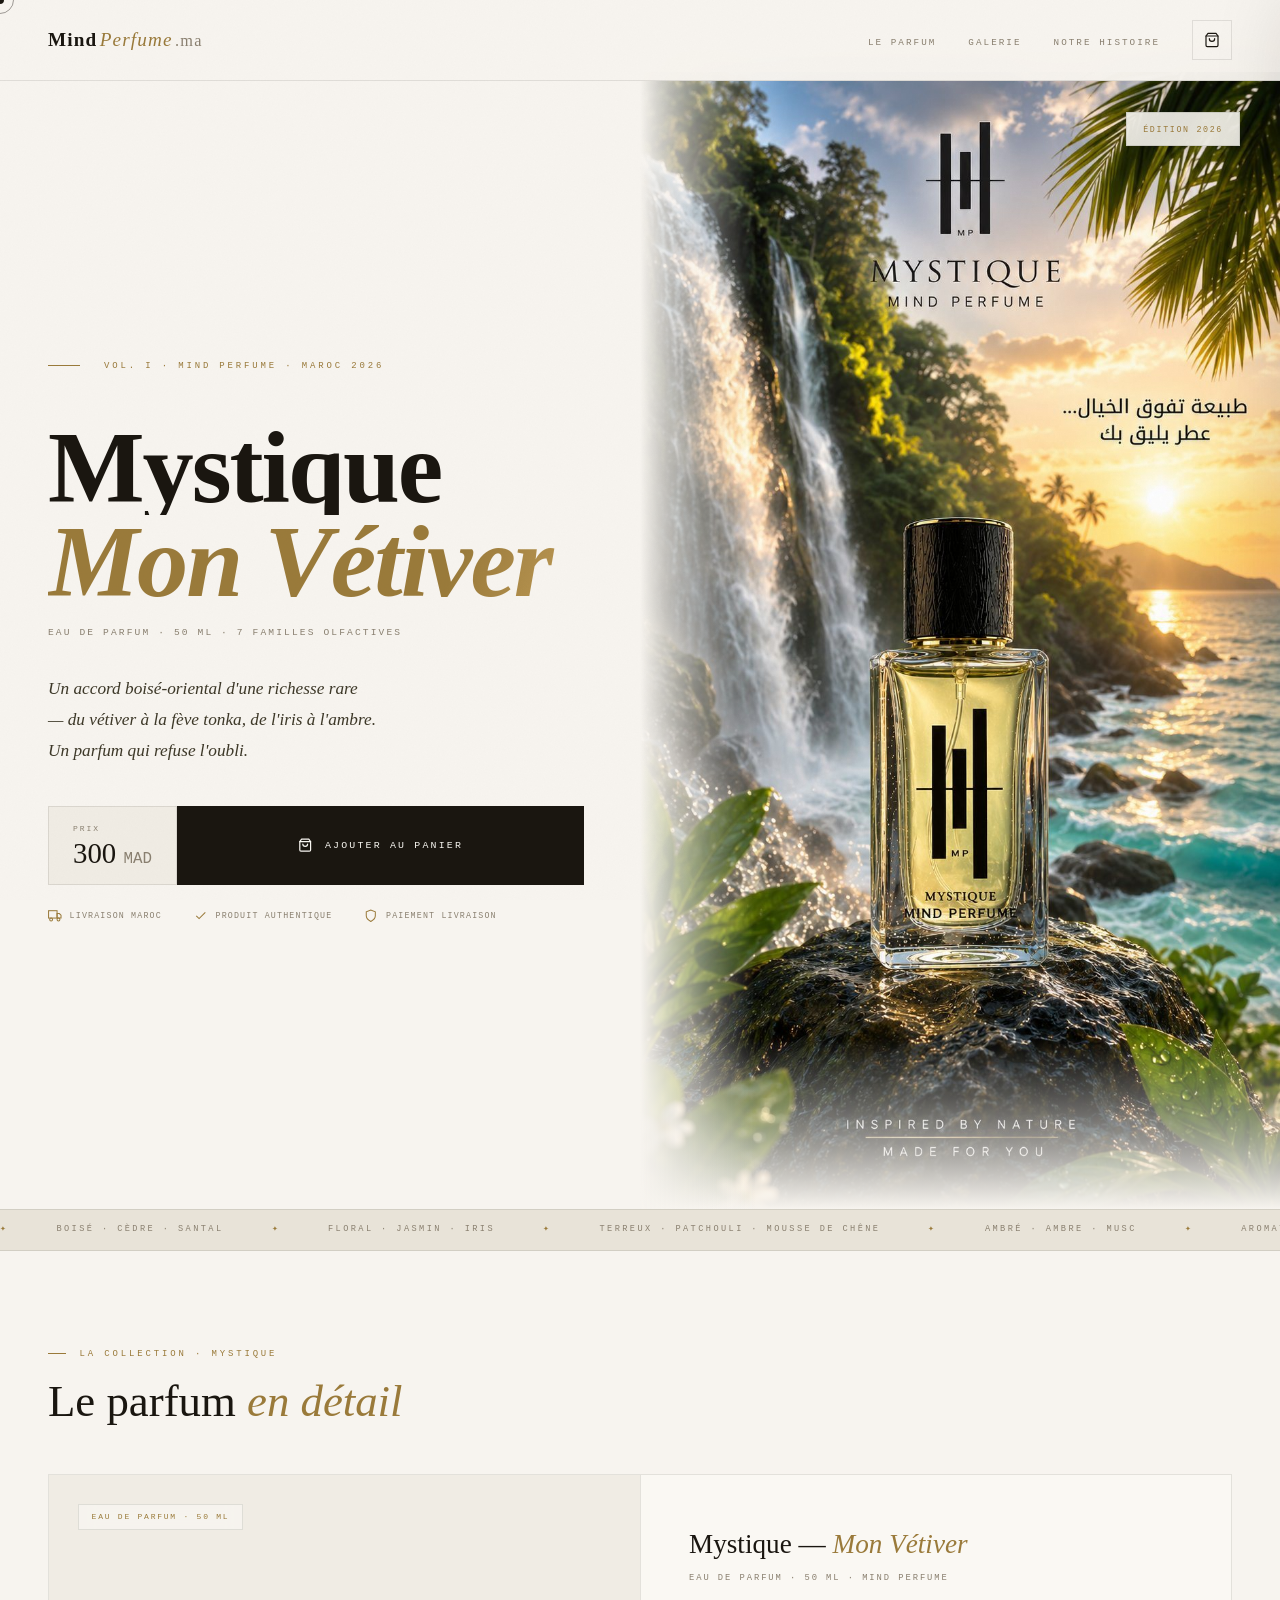
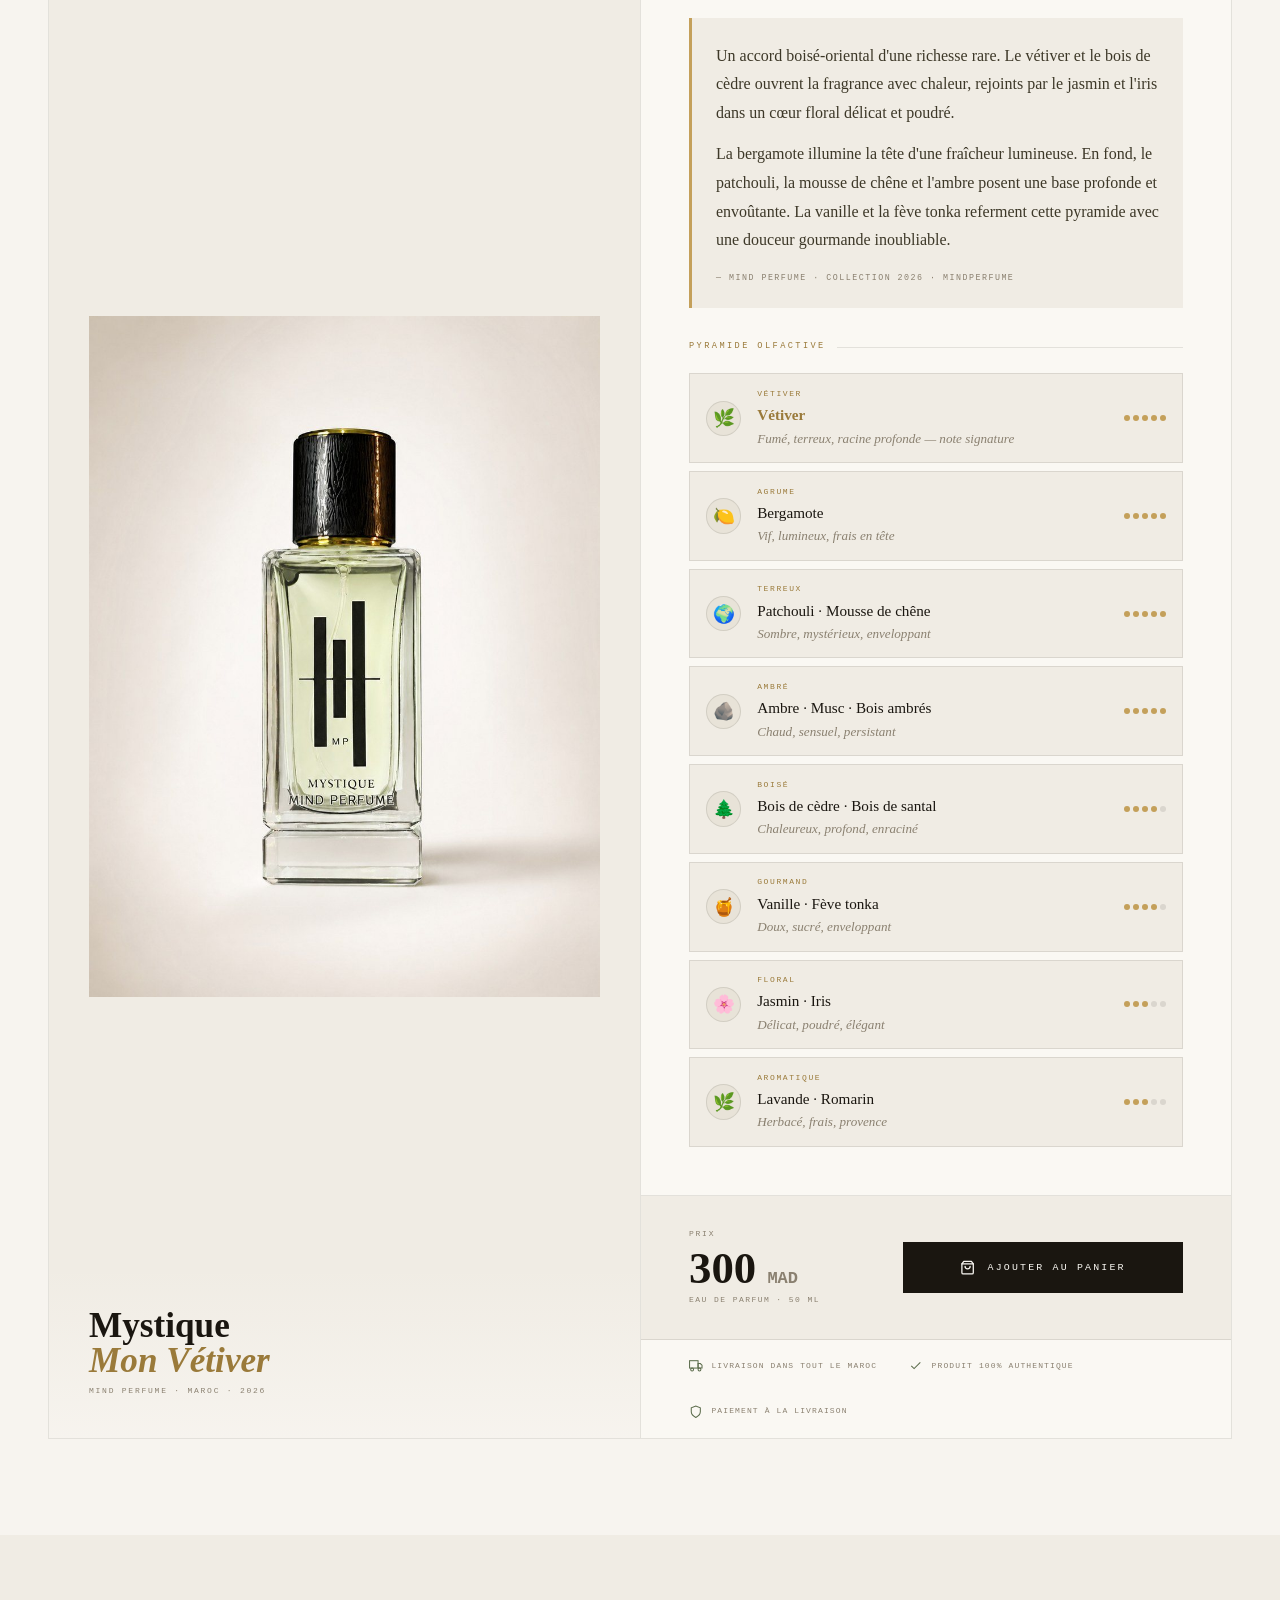
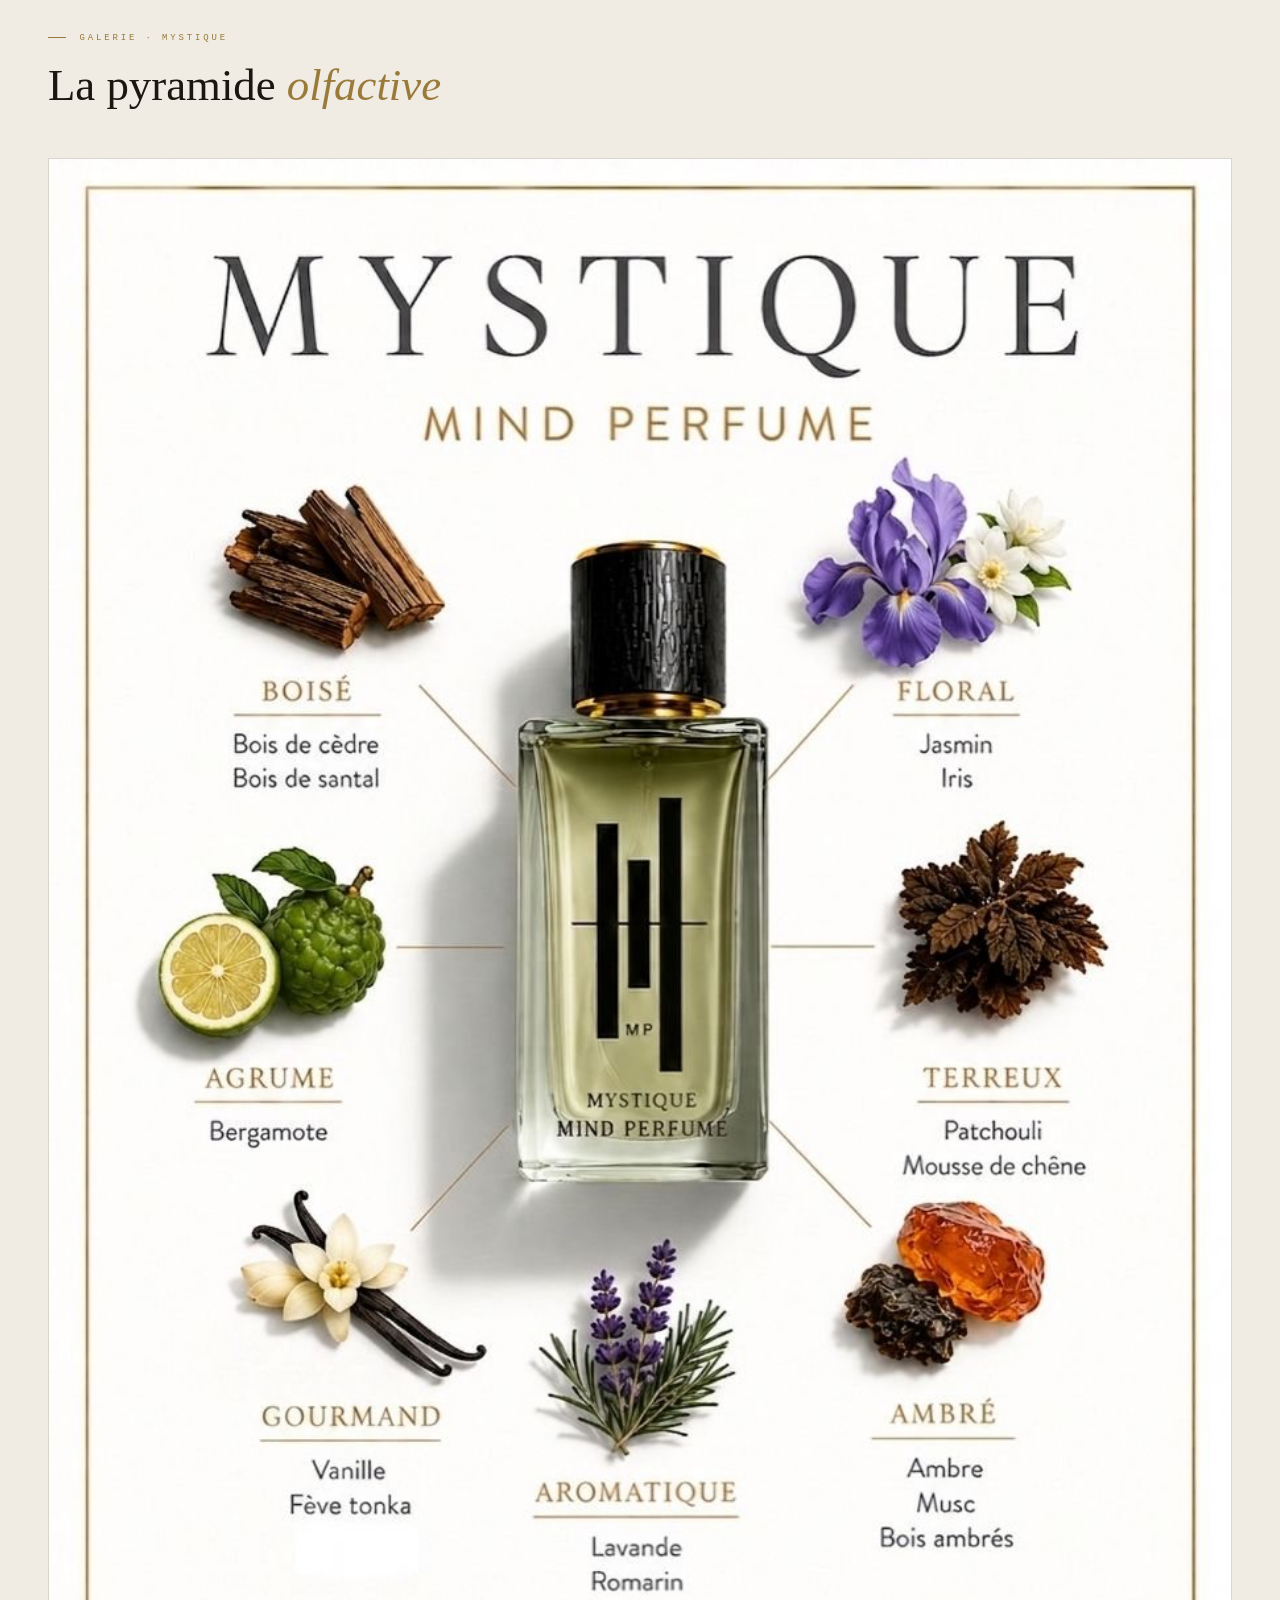
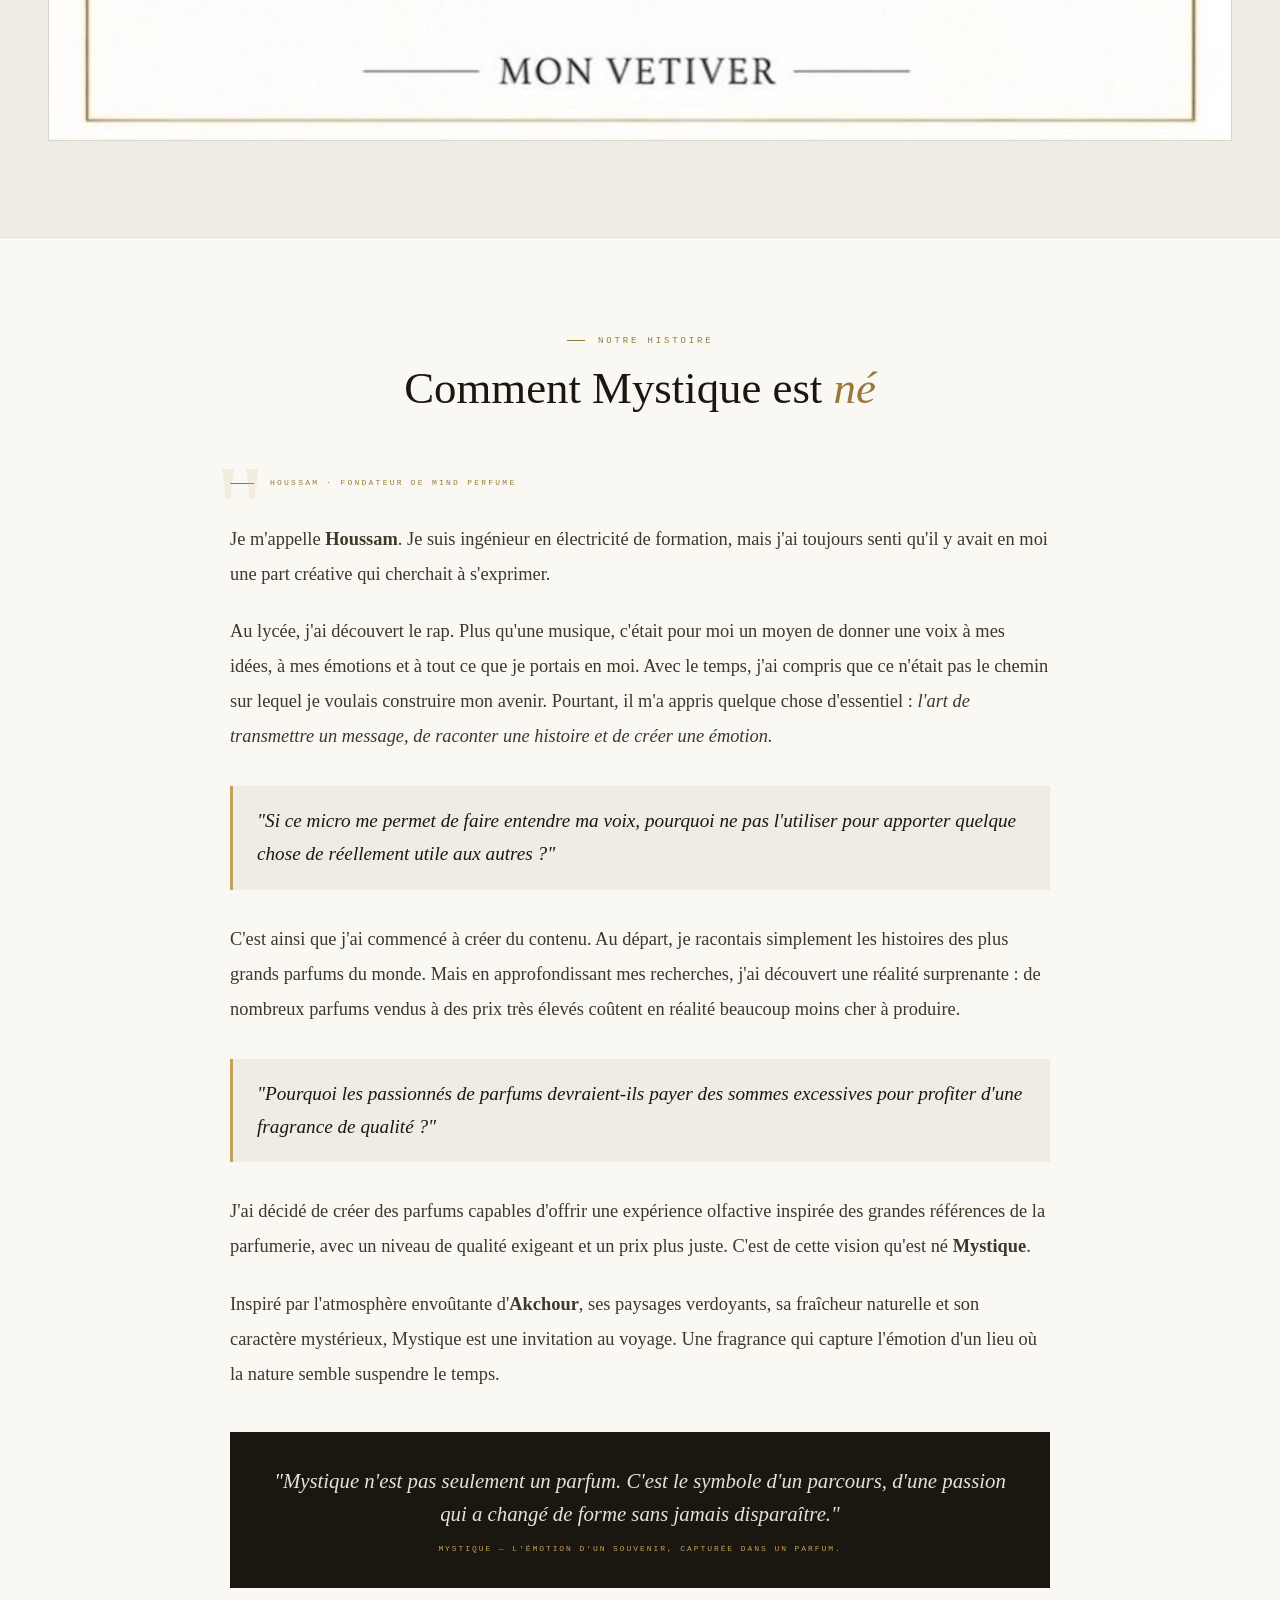
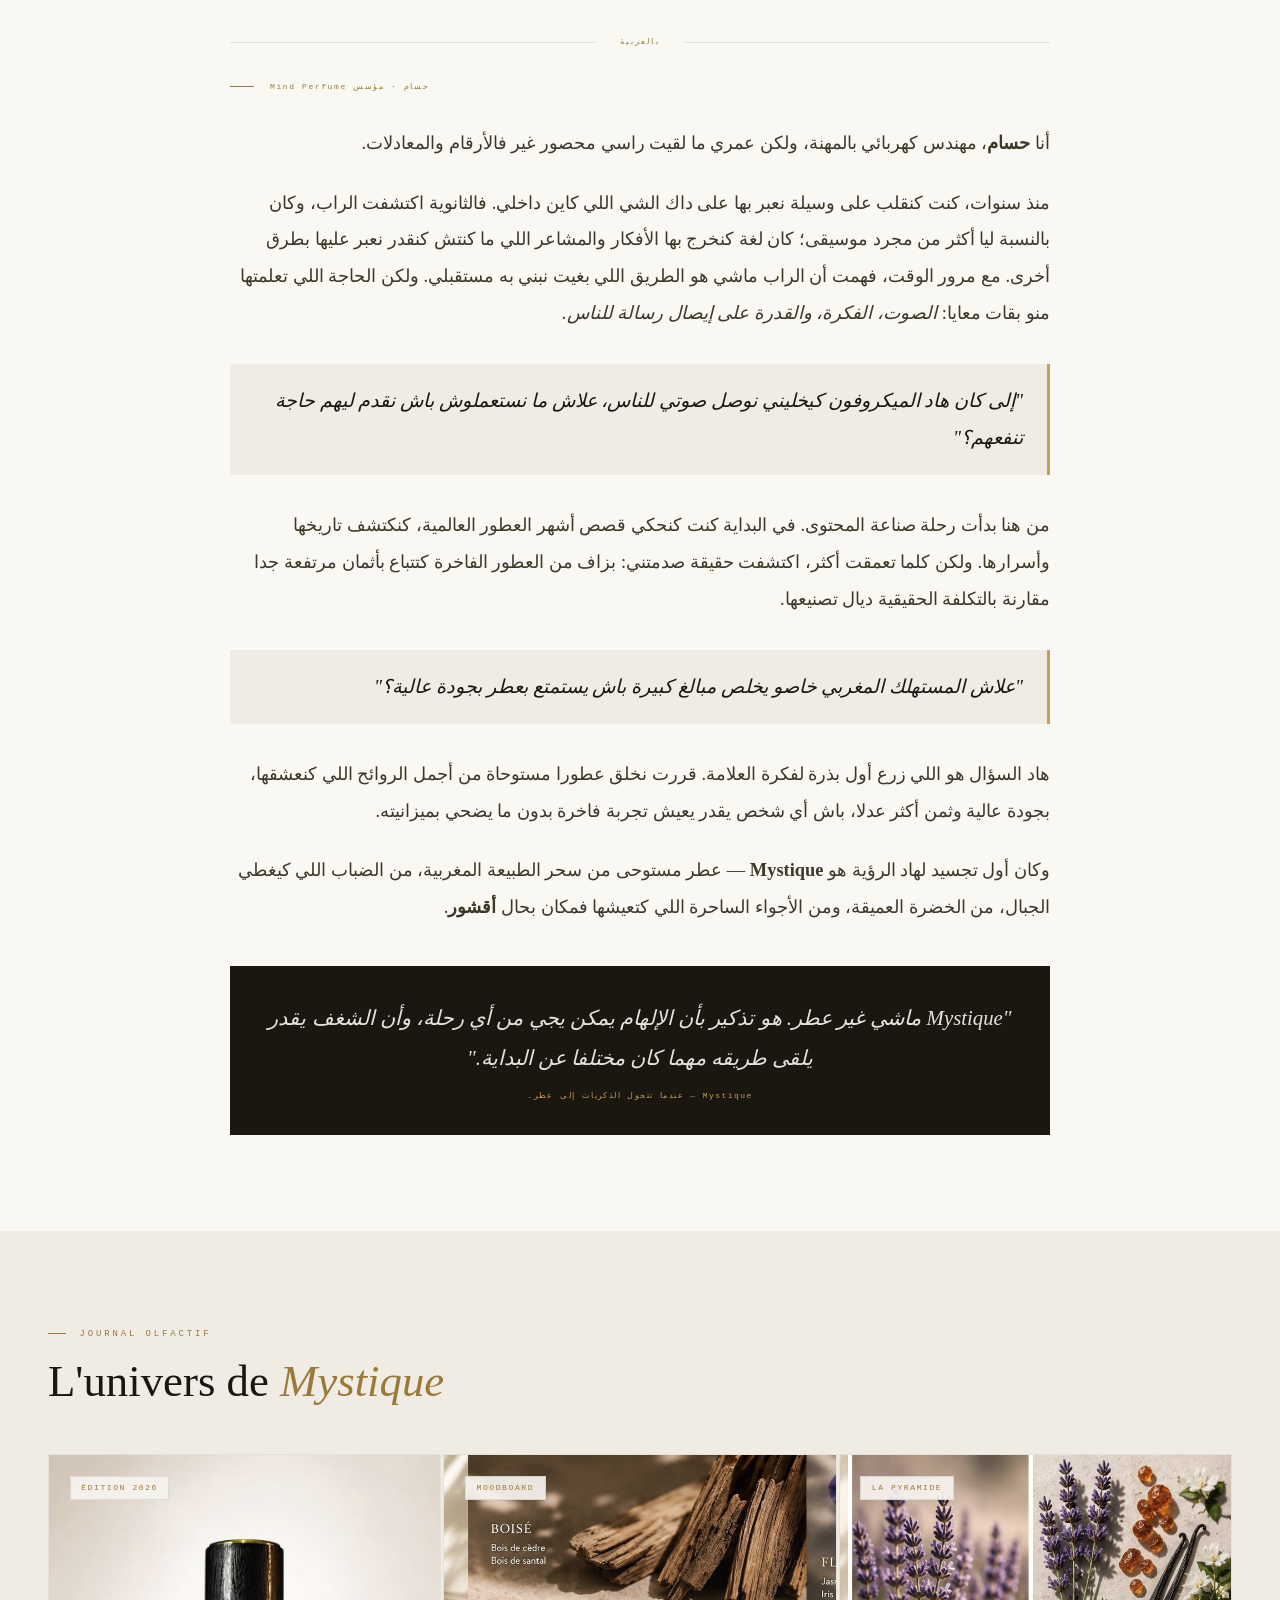
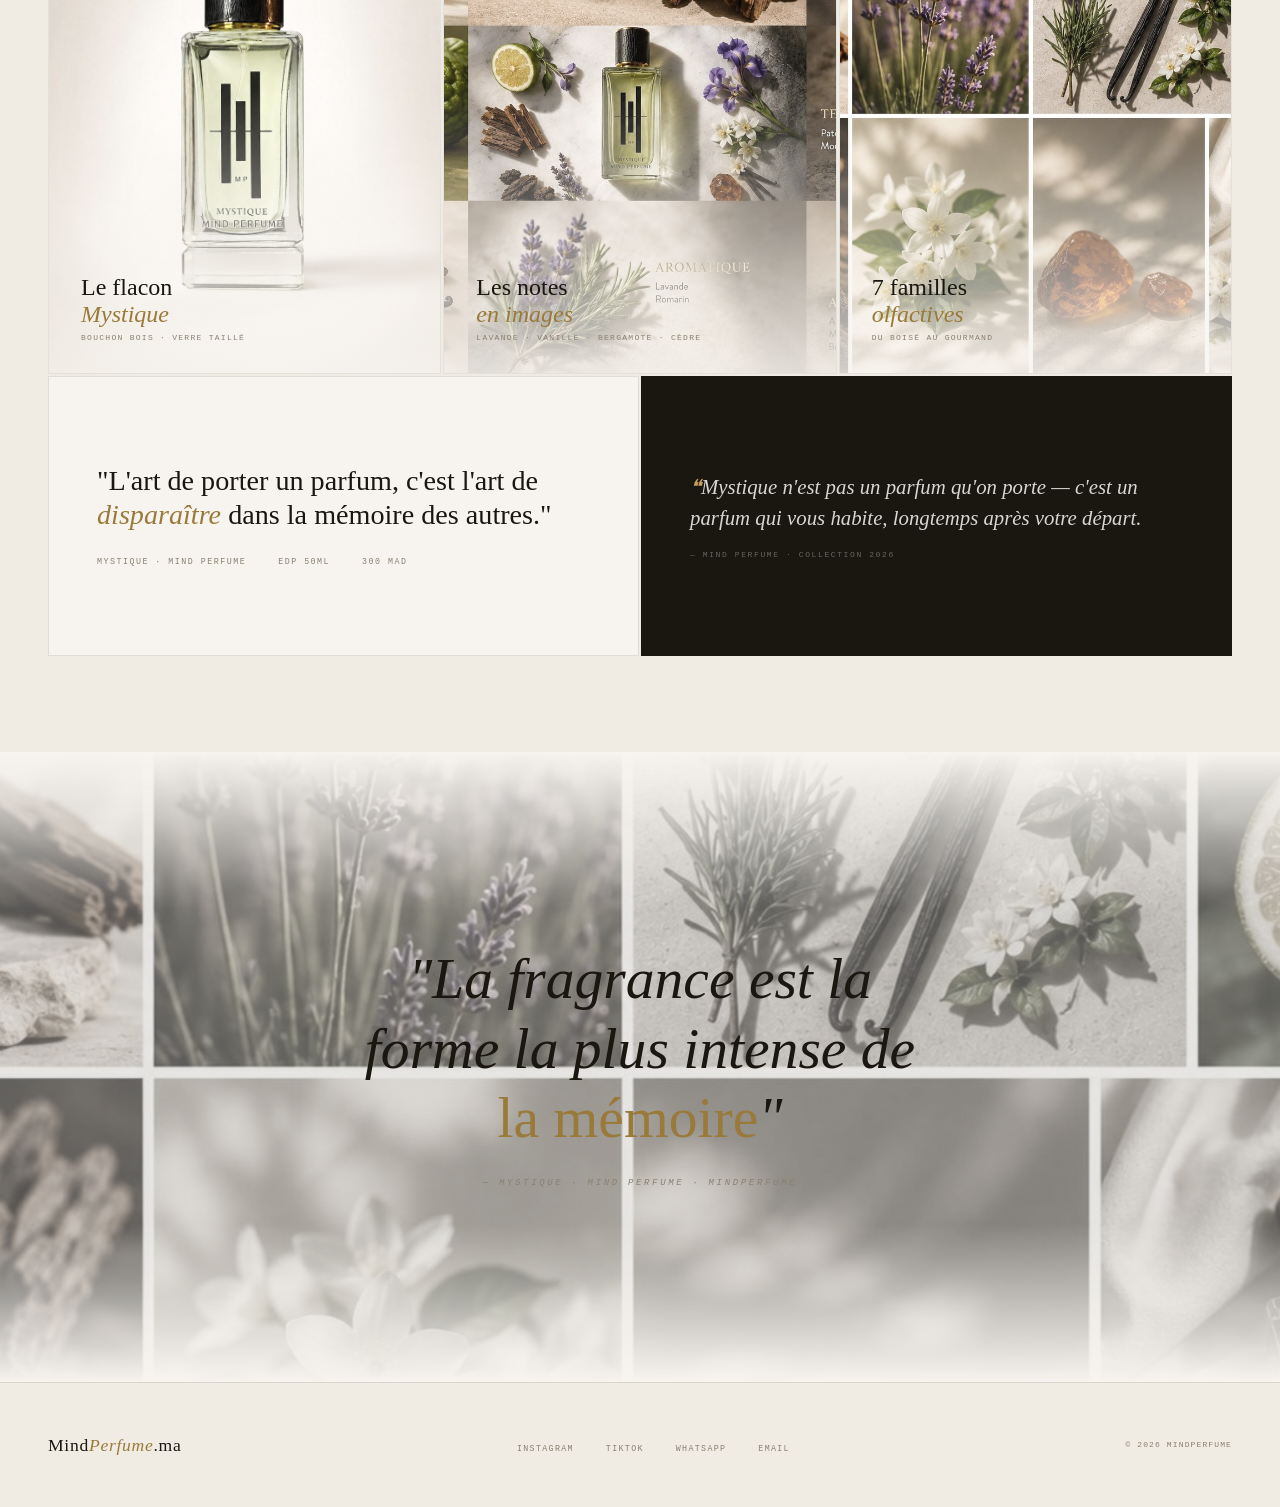
==== commit 5beff16e: "chore: migrer le domaine vers mindperfume.online Le domaine MindPerfume.ma étant désactivé, le site " ====
--- a/index.html
+++ b/index.html
@@ -11,19 +11,11 @@
 <meta name="author" content="Mind Perfume"/>
 <meta name="copyright" content="© 2026 Mind Perfume — Tous droits réservés"/>
 <meta name="robots" content="index, follow, max-image-preview:large"/>
-<link rel="canonical" href="https://mindperfume.ma/"/>
+<link rel="canonical" href="https://mindperfume.online/"/>
 <meta name="theme-color" content="#1a1610"/>
 
-<!-- ════════ FAVICON / ICÔNE DU SITE (logo MP) ════════ -->
-<link rel="icon" href="/favicon.ico" sizes="48x48"/>
-<link rel="icon" type="image/png" sizes="16x16" href="/assets/img/favicon-16.png"/>
-<link rel="icon" type="image/png" sizes="32x32" href="/assets/img/favicon-32.png"/>
-<link rel="icon" type="image/png" sizes="192x192" href="/assets/img/icon-192.png"/>
-<link rel="icon" type="image/png" sizes="512x512" href="/assets/img/icon-512.png"/>
-<link rel="apple-touch-icon" sizes="180x180" href="/assets/img/apple-touch-icon.png"/>
-
 <!-- ════════ SÉCURITÉ (en-têtes via meta) ════════ -->
-<meta http-equiv="Content-Security-Policy" content="default-src 'self'; img-src 'self' data: https://www.google-analytics.com; style-src 'self' 'unsafe-inline' https://fonts.googleapis.com; font-src 'self' https://fonts.gstatic.com; script-src 'self' https://www.googletagmanager.com 'unsafe-inline'; connect-src 'self' https://script.google.com https://script.googleusercontent.com https://www.google-analytics.com https://analytics.google.com https://region1.google-analytics.com; frame-ancestors 'none'; base-uri 'self'; form-action 'self' https://wa.me; object-src 'none'; upgrade-insecure-requests"/>
+<meta http-equiv="Content-Security-Policy" content="default-src 'self'; img-src 'self' data: https://www.google-analytics.com; style-src 'self' 'unsafe-inline' https://fonts.googleapis.com; font-src 'self' https://fonts.gstatic.com; script-src 'self' https://www.googletagmanager.com 'unsafe-inline'; connect-src 'self' https://script.google.com https://script.googleusercontent.com https://www.google-analytics.com https://analytics.google.com https://region1.google-analytics.com; frame-ancestors 'none'; base-uri 'self'; form-action 'self' https://wa.me; upgrade-insecure-requests"/>
 <meta http-equiv="X-Content-Type-Options" content="nosniff"/>
 <meta name="referrer" content="strict-origin-when-cross-origin"/>
 
@@ -46,8 +38,8 @@
 <meta property="og:locale" content="fr_MA"/>
 <meta property="og:title" content="Mystique — Mon Vétiver | Mind Perfume"/>
 <meta property="og:description" content="Eau de Parfum 50ml, accord boisé-oriental inspiré par la nature marocaine. 300 MAD, livraison partout au Maroc."/>
-<meta property="og:url" content="https://mindperfume.ma/"/>
-<meta property="og:image" content="https://mindperfume.ma/assets/img/img-01.jpg"/>
+<meta property="og:url" content="https://mindperfume.online/"/>
+<meta property="og:image" content="https://mindperfume.online/assets/img/img-01.jpg"/>
 <meta property="og:image:alt" content="Mystique — Mon Vétiver, flacon Mind Perfume"/>
 <meta property="product:price:amount" content="300"/>
 <meta property="product:price:currency" content="MAD"/>
@@ -57,11 +49,11 @@
 <meta name="twitter:card" content="summary_large_image"/>
 <meta name="twitter:title" content="Mystique — Mon Vétiver | Mind Perfume"/>
 <meta name="twitter:description" content="Eau de Parfum 50ml — accord boisé-oriental. 300 MAD, livraison au Maroc."/>
-<meta name="twitter:image" content="https://mindperfume.ma/assets/img/img-01.jpg"/>
+<meta name="twitter:image" content="https://mindperfume.online/assets/img/img-01.jpg"/>
 
 <!-- ════════ HREFLANG ════════ -->
-<link rel="alternate" hreflang="fr" href="https://mindperfume.ma/"/>
-<link rel="alternate" hreflang="x-default" href="https://mindperfume.ma/"/>
+<link rel="alternate" hreflang="fr" href="https://mindperfume.online/"/>
+<link rel="alternate" hreflang="x-default" href="https://mindperfume.online/"/>
 
 <!-- ════════ FONTS ════════ -->
 <link rel="preconnect" href="https://fonts.googleapis.com"/>
@@ -77,13 +69,13 @@
   "@context": "https://schema.org/",
   "@type": "Product",
   "name": "Mystique — Mon Vétiver",
-  "image": "https://mindperfume.ma/assets/img/img-01.jpg",
+  "image": "https://mindperfume.online/assets/img/img-01.jpg",
   "description": "Eau de Parfum 50ml par Mind Perfume. Un accord boisé-oriental inspiré par la nature marocaine.",
   "brand": { "@type": "Brand", "name": "Mind Perfume" },
   "category": "Parfum / Eau de Parfum",
   "offers": {
     "@type": "Offer",
-    "url": "https://mindperfume.ma/",
+    "url": "https://mindperfume.online/",
     "priceCurrency": "MAD",
     "price": "300",
     "availability": "https://schema.org/InStock",
@@ -97,15 +89,14 @@
   "@context": "https://schema.org/",
   "@type": "Organization",
   "name": "Mind Perfume",
-  "url": "https://mindperfume.ma/",
-  "logo": "https://mindperfume.ma/assets/img/logo-full.png",
+  "url": "https://mindperfume.online/",
+  "logo": "https://mindperfume.online/assets/img/img-01.jpg",
   "areaServed": "MA"
 }
 </script>
 </head>
 <body>
 
-<div class="s-prog" id="sProg"></div>
 <div id="cur"><div id="cur-d"></div><div id="cur-r"></div></div>
 <div class="toast" id="toast"><svg viewBox="0 0 24 24"><polyline points="20 6 9 17 4 12"/></svg> Mystique ajouté au panier</div>
 
@@ -156,7 +147,7 @@
     <p class="hero-desc">Un accord boisé-oriental d'une richesse rare — du vétiver à la fève tonka, de l'iris à l'ambre. Un parfum qui refuse l'oubli.</p>
     <div class="hero-buy">
       <div class="price-box"><div class="lbl">Prix</div><div class="num">300 <span>MAD</span></div></div>
-      <button class="btn-buy" data-id="mystique" data-name="Mystique — Mon Vétiver 50 ml" data-price="300"><svg viewBox="0 0 24 24"><path d="M6 2L3 6v14a2 2 0 002 2h14a2 2 0 002-2V6l-3-4z"/><line x1="3" y1="6" x2="21" y2="6"/><path d="M16 10a4 4 0 01-8 0"/></svg> Ajouter au panier</button>
+      <button class="btn-buy" data-id="mystique" data-name="Mystique — Mon Vétiver 50ml" data-price="300"><svg viewBox="0 0 24 24"><path d="M6 2L3 6v14a2 2 0 002 2h14a2 2 0 002-2V6l-3-4z"/><line x1="3" y1="6" x2="21" y2="6"/><path d="M16 10a4 4 0 01-8 0"/></svg> Ajouter au panier</button>
     </div>
     <div class="hero-meta">
       <span class="hero-mi"><svg viewBox="0 0 24 24"><rect x="1" y="3" width="15" height="13"/><polygon points="16 8 20 8 23 11 23 16 16 16 16 8"/><circle cx="5.5" cy="18.5" r="2.5"/><circle cx="18.5" cy="18.5" r="2.5"/></svg> Livraison Maroc</span>
@@ -192,7 +183,7 @@
         <div class="pc-fortune rv" data-d="1">
           <p>Un accord boisé-oriental d'une richesse rare. Le vétiver et le bois de cèdre ouvrent la fragrance avec chaleur, rejoints par le jasmin et l'iris dans un cœur floral délicat et poudré.</p>
           <p>La bergamote illumine la tête d'une fraîcheur lumineuse. En fond, le patchouli, la mousse de chêne et l'ambre posent une base profonde et envoûtante. La vanille et la fève tonka referment cette pyramide avec une douceur gourmande inoubliable.</p>
-          <span class="pc-sign">— Mind Perfume · Collection 2026 · MindPerfume.ma</span>
+          <span class="pc-sign">— Mind Perfume · Collection 2026 · MindPerfume</span>
         </div>
         <div class="notes-sec rv" data-d="2">
           <p class="notes-ttl">Pyramide olfactive</p>
@@ -210,7 +201,7 @@
       </div>
       <div class="pc-buy rv" data-d="3">
         <div><p class="pc-plbl">Prix</p><div class="pc-pnum">300 <sub>MAD</sub></div><p class="pc-pvol">Eau de Parfum · 50 ml</p></div>
-        <button class="pc-add" data-id="mystique" data-name="Mystique — Mon Vétiver 50 ml" data-price="300"><svg viewBox="0 0 24 24"><path d="M6 2L3 6v14a2 2 0 002 2h14a2 2 0 002-2V6l-3-4z"/><line x1="3" y1="6" x2="21" y2="6"/><path d="M16 10a4 4 0 01-8 0"/></svg> Ajouter au panier</button>
+        <button class="pc-add" data-id="mystique" data-name="Mystique — Mon Vétiver 50ml" data-price="300"><svg viewBox="0 0 24 24"><path d="M6 2L3 6v14a2 2 0 002 2h14a2 2 0 002-2V6l-3-4z"/><line x1="3" y1="6" x2="21" y2="6"/><path d="M16 10a4 4 0 01-8 0"/></svg> Ajouter au panier</button>
       </div>
       <div class="pc-del">
         <div class="pc-di"><svg viewBox="0 0 24 24"><rect x="1" y="3" width="15" height="13"/><polygon points="16 8 20 8 23 11 23 16 16 16 16 8"/><circle cx="5.5" cy="18.5" r="2.5"/><circle cx="18.5" cy="18.5" r="2.5"/></svg> Livraison dans tout le Maroc</div>
@@ -360,7 +351,7 @@
   <div class="imm-ov"></div>
   <div class="imm-txt">
     <blockquote class="rv">"La fragrance est la forme la plus intense de <em>la mémoire</em>"</blockquote>
-    <cite class="rv" data-d="2">— Mystique · Mind Perfume · MindPerfume.ma</cite>
+    <cite class="rv" data-d="2">— Mystique · Mind Perfume · MindPerfume</cite>
   </div>
 </div>
 
@@ -370,10 +361,10 @@
   <ul class="ftr-links">
     <li><a href="https://www.instagram.com/mindperfume.ma/" target="_blank" rel="noopener">Instagram</a></li>
     <li><a href="https://www.tiktok.com/@mindperfume.ma" target="_blank" rel="noopener">TikTok</a></li>
-    <li><a href="https://wa.me/212625149343" target="_blank" rel="noopener">WhatsApp</a></li>
+    <li><a href="https://wa.me/212691658691" target="_blank" rel="noopener">WhatsApp</a></li>
     <li><a href="mailto:mindperfume01@gmail.com">Email</a></li>
   </ul>
-  <p class="ftr-copy">© 2026 MindPerfume.ma</p>
+  <p class="ftr-copy">© 2026 MindPerfume</p>
 </footer>
 
 <!-- Indice triple-clic (accès dashboard) -->
@@ -383,8 +374,8 @@
 <div id="statsPage" class="dash" role="dialog" aria-label="Dashboard privé" aria-hidden="true">
   <div class="dash-bar">
     <div>
-      <div class="dash-eyebrow">Accès privé</div>
-      <div class="dash-title">Dashboard · MindPerfume.ma</div>
+      <div class="dash-eyebrow">Accès privé · Google Analytics</div>
+      <div class="dash-title">Dashboard · MindPerfume</div>
     </div>
     <div class="dash-actions">
       <button class="dash-btn-sm" id="dashRefresh">↻ Actualiser</button>
@@ -396,35 +387,19 @@
 
     <!-- KPIs -->
     <div class="dash-kpis">
-      <div class="kpi"><div class="kpi-label">Visites aujourd'hui</div><div id="kpi-visits" class="kpi-val">—</div></div>
-      <div class="kpi"><div class="kpi-label">Commandes</div><div id="kpi-orders" class="kpi-val is-gold">—</div></div>
-      <div class="kpi"><div class="kpi-label">Chiffre d'affaires</div><div id="kpi-revenue" class="kpi-val">—</div></div>
-      <div class="kpi"><div class="kpi-label">Conversion</div><div id="kpi-rate" class="kpi-val">—</div></div>
-    </div>
-
-    <!-- Connexion Google Sheets -->
-    <div class="dash-card">
-      <div class="dash-card-title" style="margin-bottom:1.5rem">Connexion Google Sheets</div>
-      <div class="dash-grid2">
-        <div class="dash-field"><label>ID Google Sheet</label><input id="sheetId" class="dash-input" placeholder="1BxiMVs0XRA5nFMdKvBdBZjg..."/></div>
-        <div class="dash-field"><label>Nom feuille</label><input id="sheetName" class="dash-input" value="Stats"/></div>
-      </div>
-      <div class="dash-field"><label>Google Apps Script URL</label><input id="scriptUrl" class="dash-input" placeholder="https://script.google.com/macros/s/.../exec"/></div>
-      <div class="dash-btns">
-        <button class="dash-btn" id="dashSave">Sauvegarder</button>
-        <button class="dash-btn is-ghost" id="dashTest">Tester</button>
-        <button class="dash-btn is-gold" id="dashGuide">Guide</button>
-        <span id="connStatus" class="dash-status"></span>
-      </div>
-    </div>
-
-    <!-- Données -->
+      <div class="kpi"><div class="kpi-label">Utilisateurs · 7 jours</div><div id="kpi-visits" class="kpi-val">—</div></div>
+      <div class="kpi"><div class="kpi-label">Sessions</div><div id="kpi-orders" class="kpi-val is-gold">—</div></div>
+      <div class="kpi"><div class="kpi-label">Pages vues</div><div id="kpi-revenue" class="kpi-val">—</div></div>
+      <div class="kpi"><div class="kpi-label">Sessions / Utilisateur</div><div id="kpi-rate" class="kpi-val">—</div></div>
+    </div>
+
+    <!-- Données GA4 -->
     <div class="dash-card">
       <div class="dash-card-head">
-        <div class="dash-card-title">Données Google Sheets</div>
-        <div class="dash-meta" id="lastUpdated">Sync : —</div>
+        <div class="dash-card-title">Sources de trafic · Google Analytics</div>
+        <div class="dash-meta" id="lastUpdated">Sync GA4 : —</div>
       </div>
-      <div id="sheetTable"><div class="dash-placeholder">Configurez votre Google Sheet ci-dessus</div></div>
+      <div id="sheetTable"><div class="dash-placeholder">Chargement des données GA4...</div></div>
     </div>
 
     <!-- Commandes -->
@@ -433,28 +408,7 @@
       <div id="orderLog" class="dash-log">Aucune commande</div>
     </div>
 
-    <!-- Guide -->
-    <div id="guidePanel" class="dash-guide">
-      <div class="dash-guide-title">Comment connecter Google Sheets</div>
-      <div class="dash-guide-body">
-        <p><strong>1.</strong> Créez un Google Sheet avec colonnes : <code>Date | Visites | Commandes | Revenus | Source</code></p>
-        <p><strong>2.</strong> Extensions → Apps Script → collez :</p>
-        <pre>function doGet(e){
-  var s=SpreadsheetApp.openById(e.parameter.id).getSheetByName(e.parameter.sheet||"Stats");
-  return ContentService.createTextOutput(JSON.stringify({data:s.getDataRange().getValues()})).setMimeType(ContentService.MimeType.JSON);
-}
-function doPost(e){
-  var p=JSON.parse(e.postData.contents);
-  SpreadsheetApp.openById(p.id).getSheetByName(p.sheet||"Stats").appendRow(p.row);
-  return ContentService.createTextOutput(JSON.stringify({success:true})).setMimeType(ContentService.MimeType.JSON);
-}</pre>
-        <p><strong>3.</strong> Déployer → Web App → Accès : Tout le monde → copier l'URL</p>
-        <p><strong>4.</strong> Collez l'ID (dans l'URL entre /d/ et /edit) et l'URL ci-dessus</p>
-      </div>
-      <button class="dash-btn-sm is-ghost" style="margin-top:1rem" id="dashGuideClose">Fermer</button>
-    </div>
-
-    <div class="dash-foot">MindPerfume.ma · Dashboard Privé · v1.1</div>
+    <div class="dash-foot">MindPerfume · Dashboard Privé · v2.0 · GA4 connecté</div>
   </div>
 </div>
 
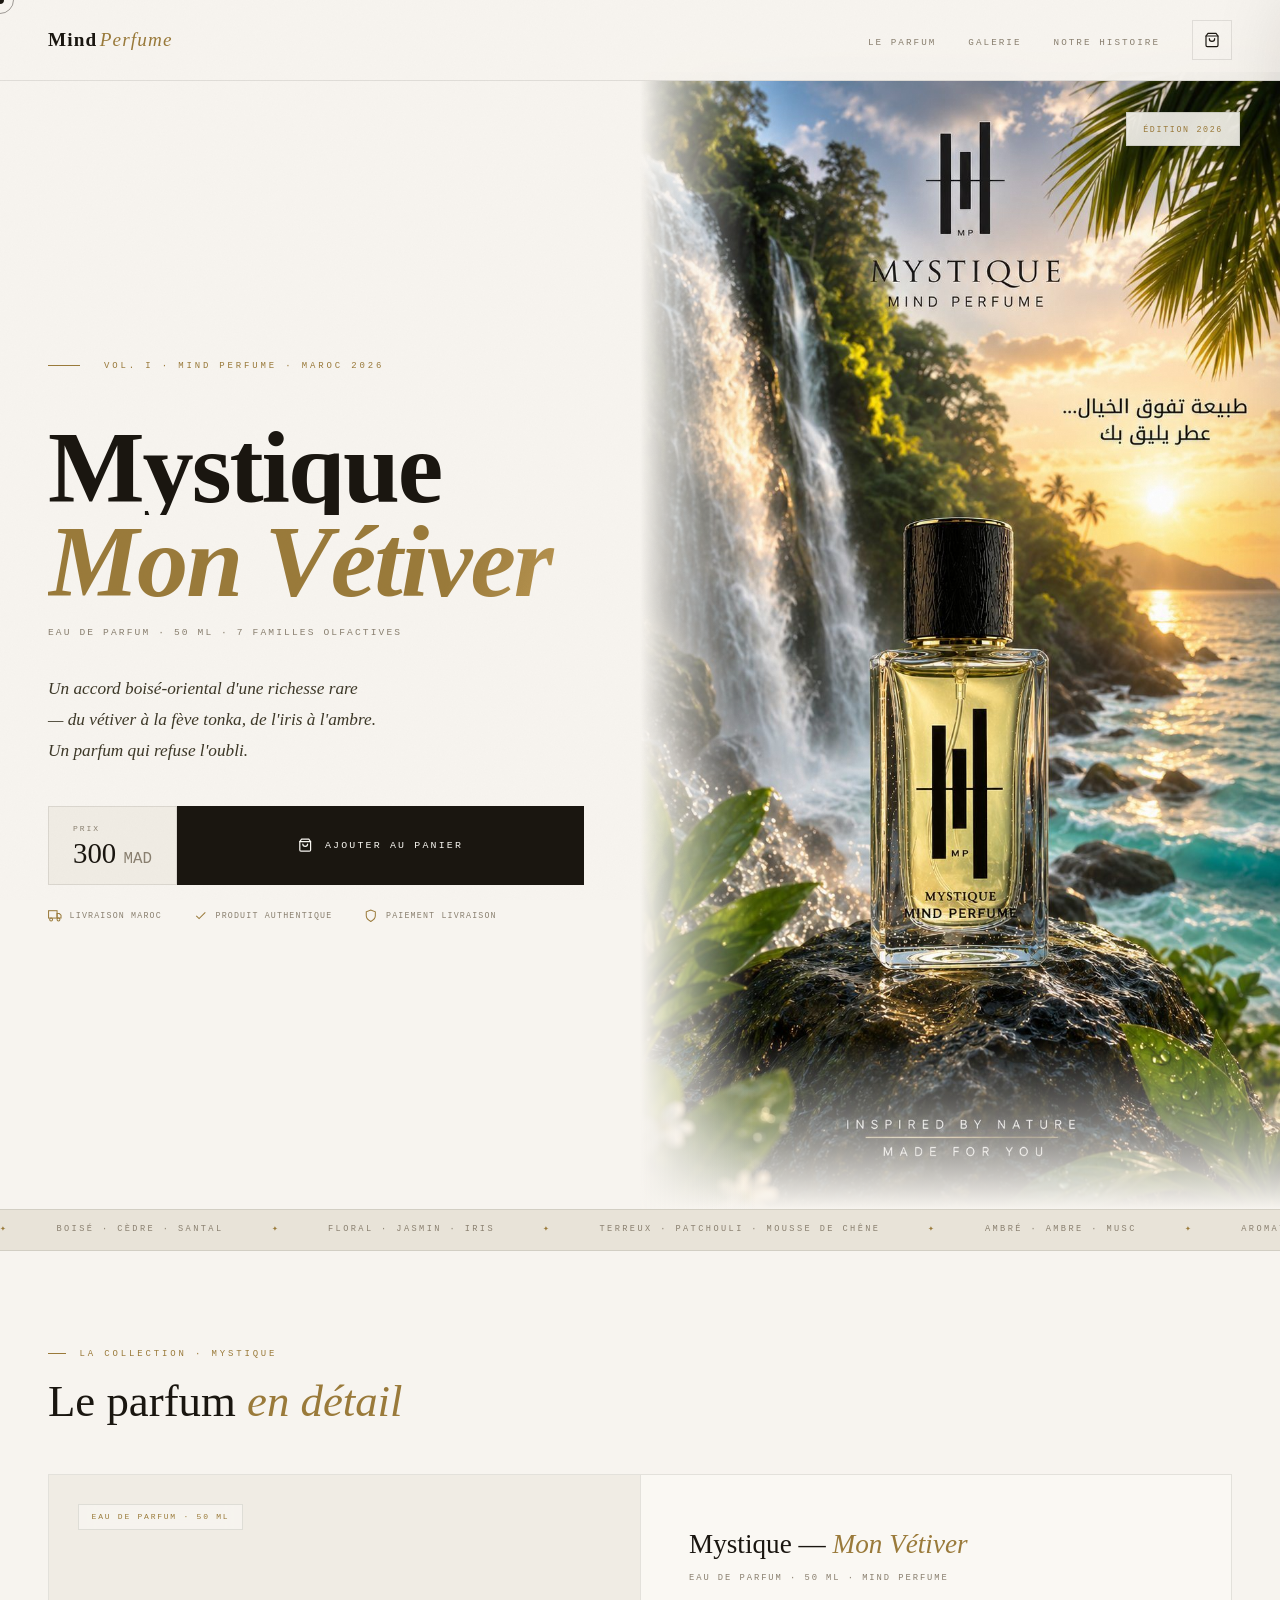
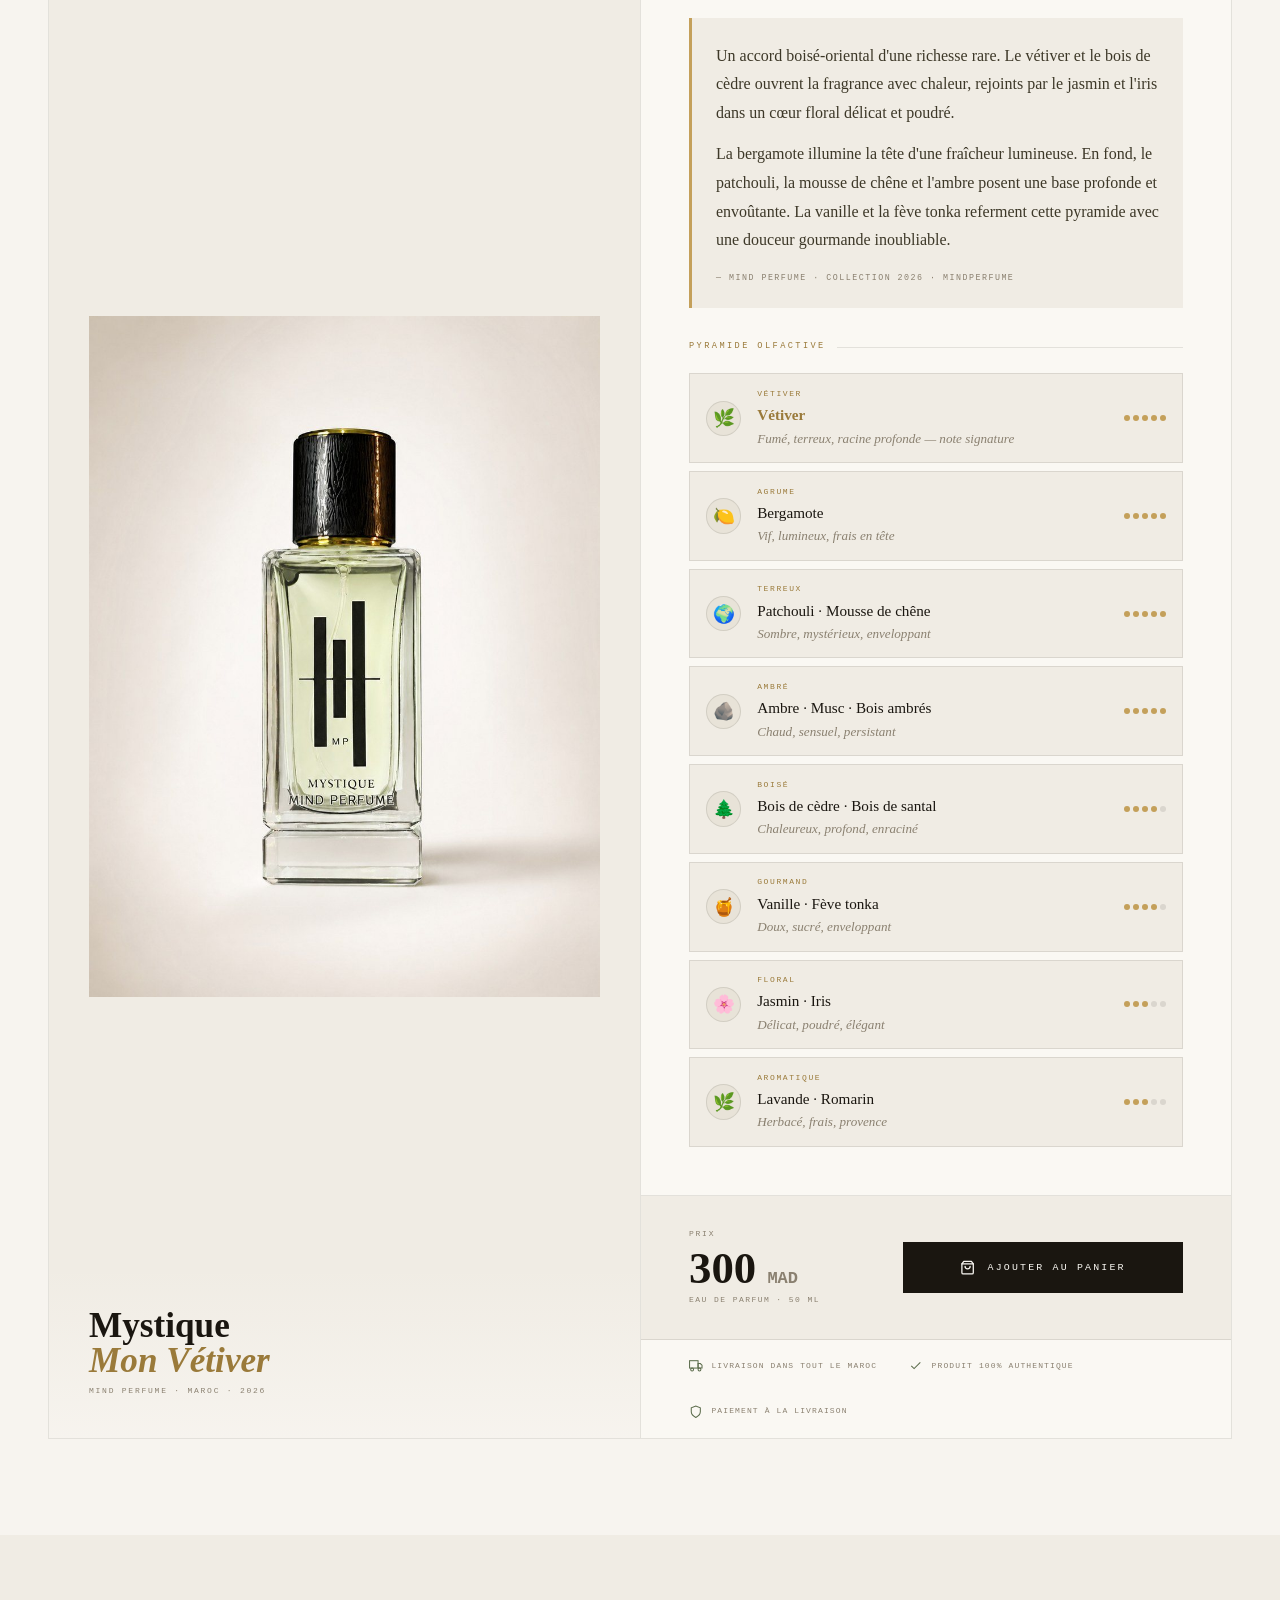
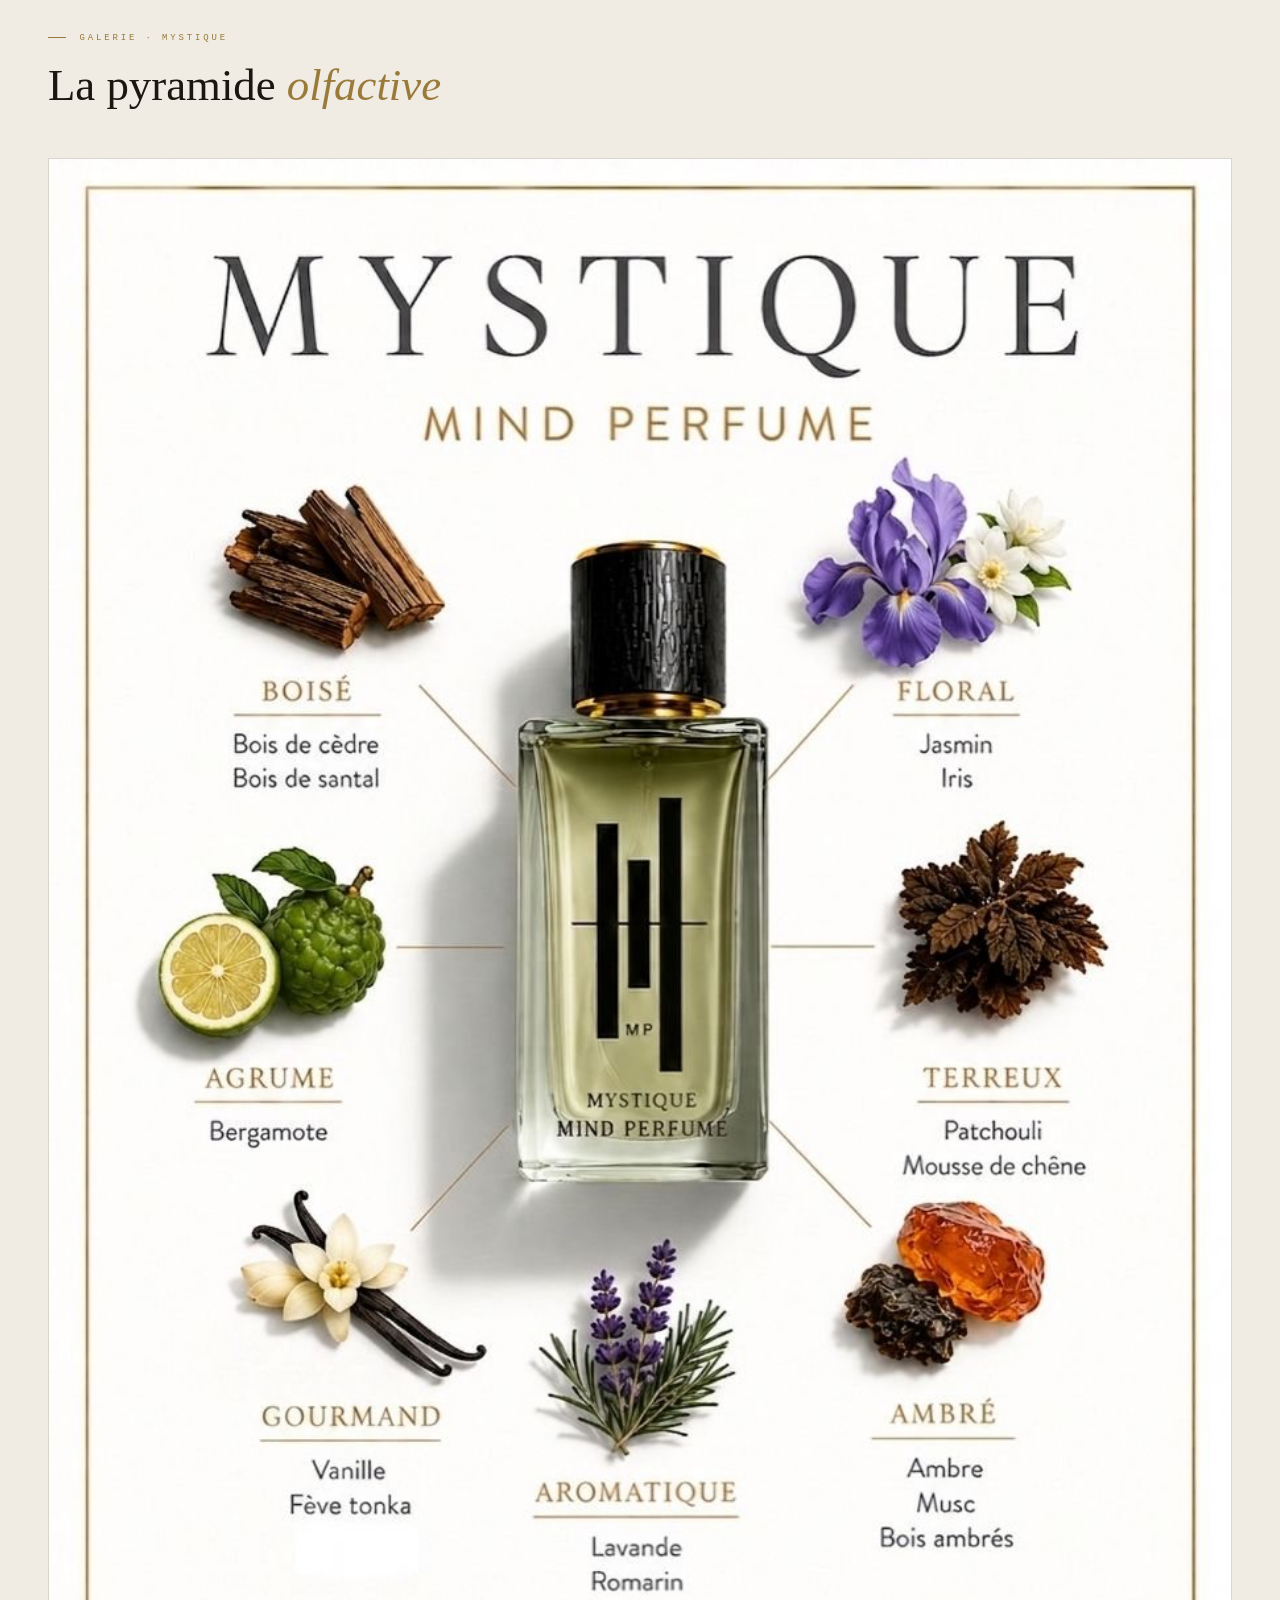
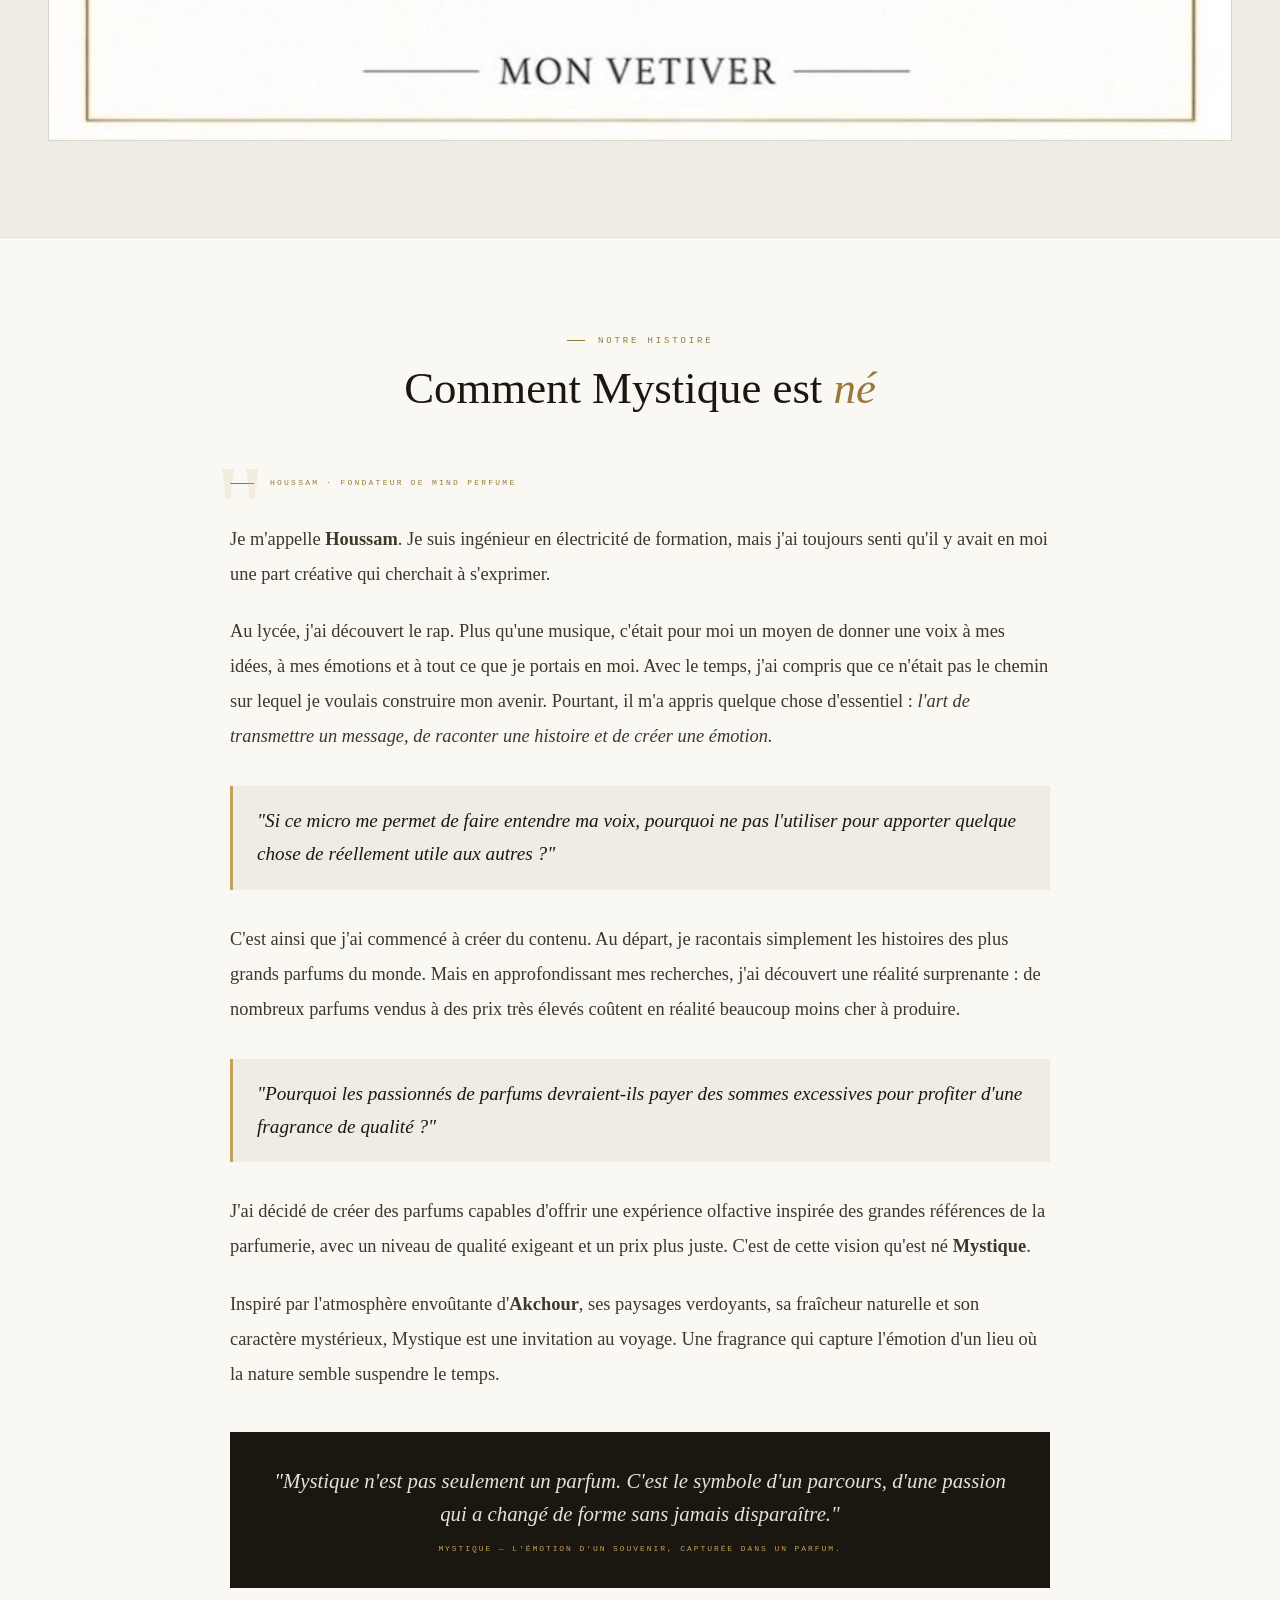
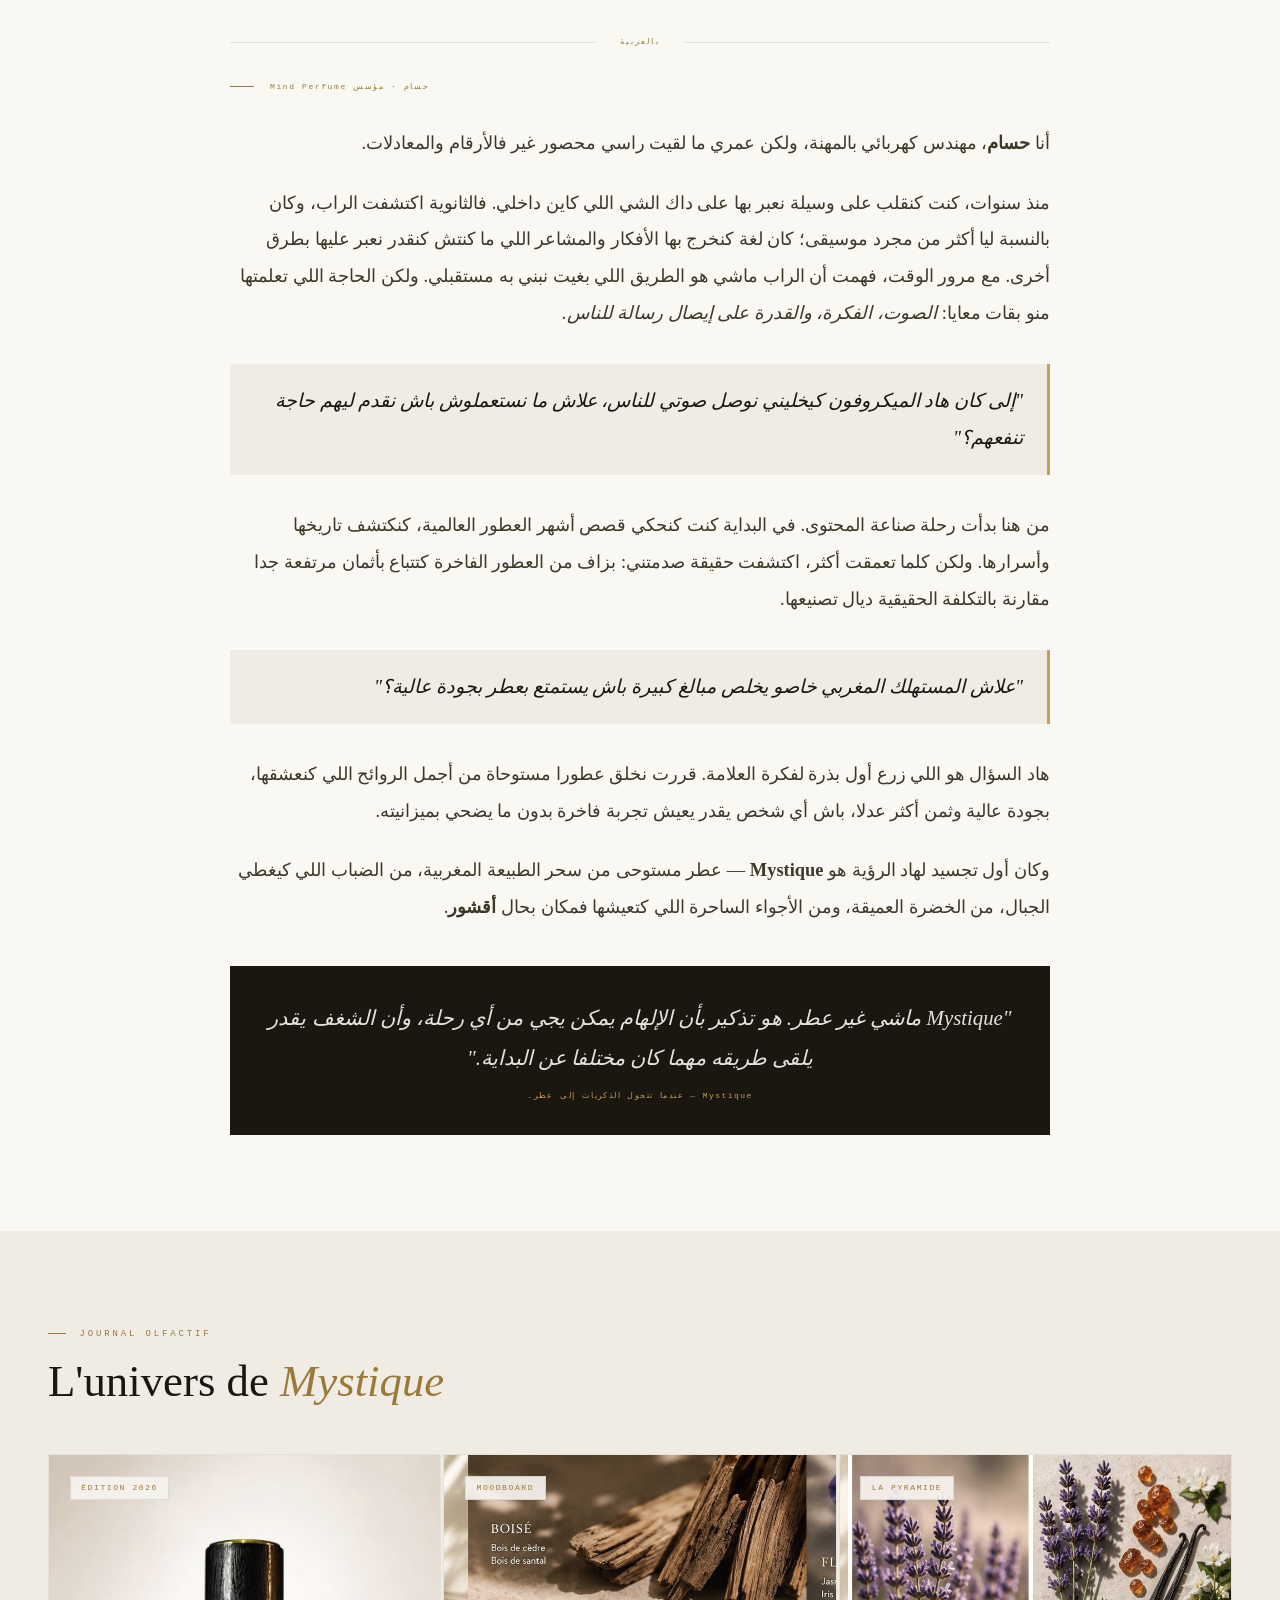
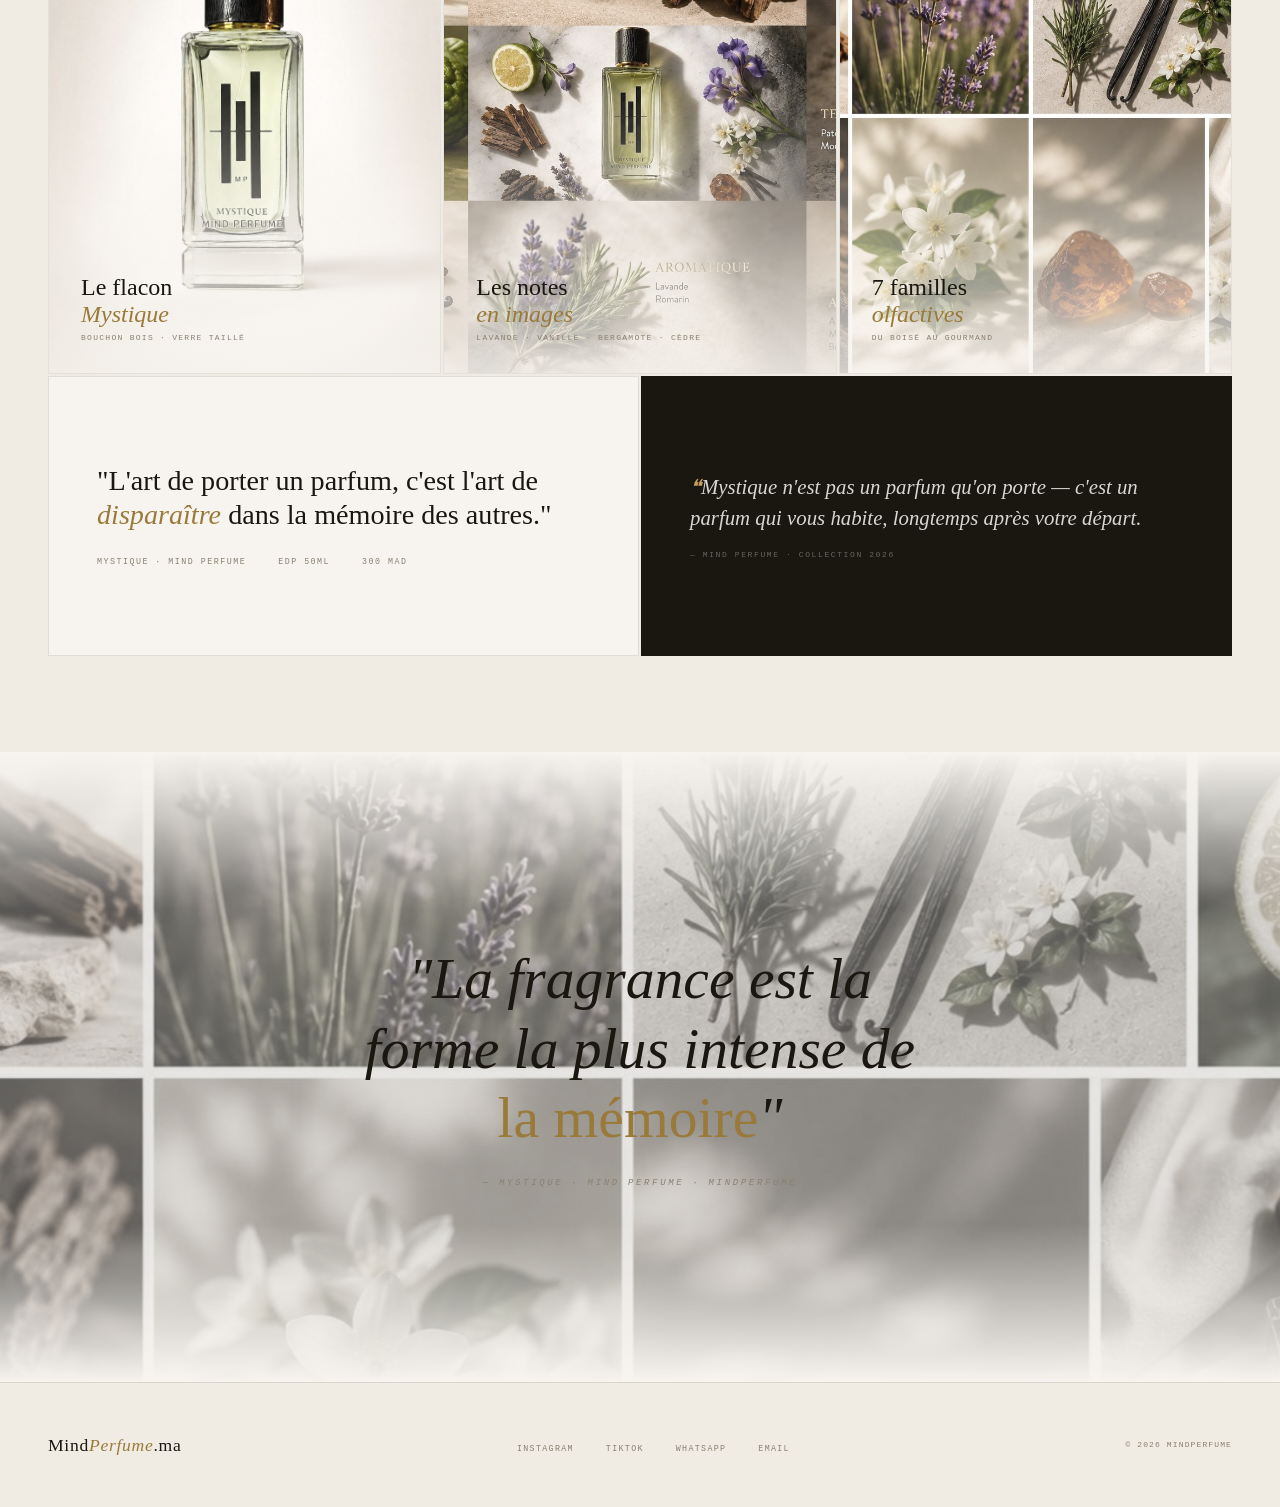
==== commit 4a85203c: "fix: retirer le suffixe .ma restant du logo d'en-tête Le logo était construit en 3 <span> HTML sépar" ====
--- a/index.html
+++ b/index.html
@@ -116,7 +116,7 @@
 
 <!-- HEADER -->
 <header class="hdr" id="hdr">
-  <a href="#" class="logo" id="logo"><span class="logo-m">Mind</span><span class="logo-p">Perfume</span><span class="logo-d">.ma</span></a>
+  <a href="#" class="logo" id="logo"><span class="logo-m">Mind</span><span class="logo-p">Perfume</span></a>
   <div class="hdr-r">
     <ul class="nav" id="nav">
       <li><a href="#produit">Le Parfum</a></li>
